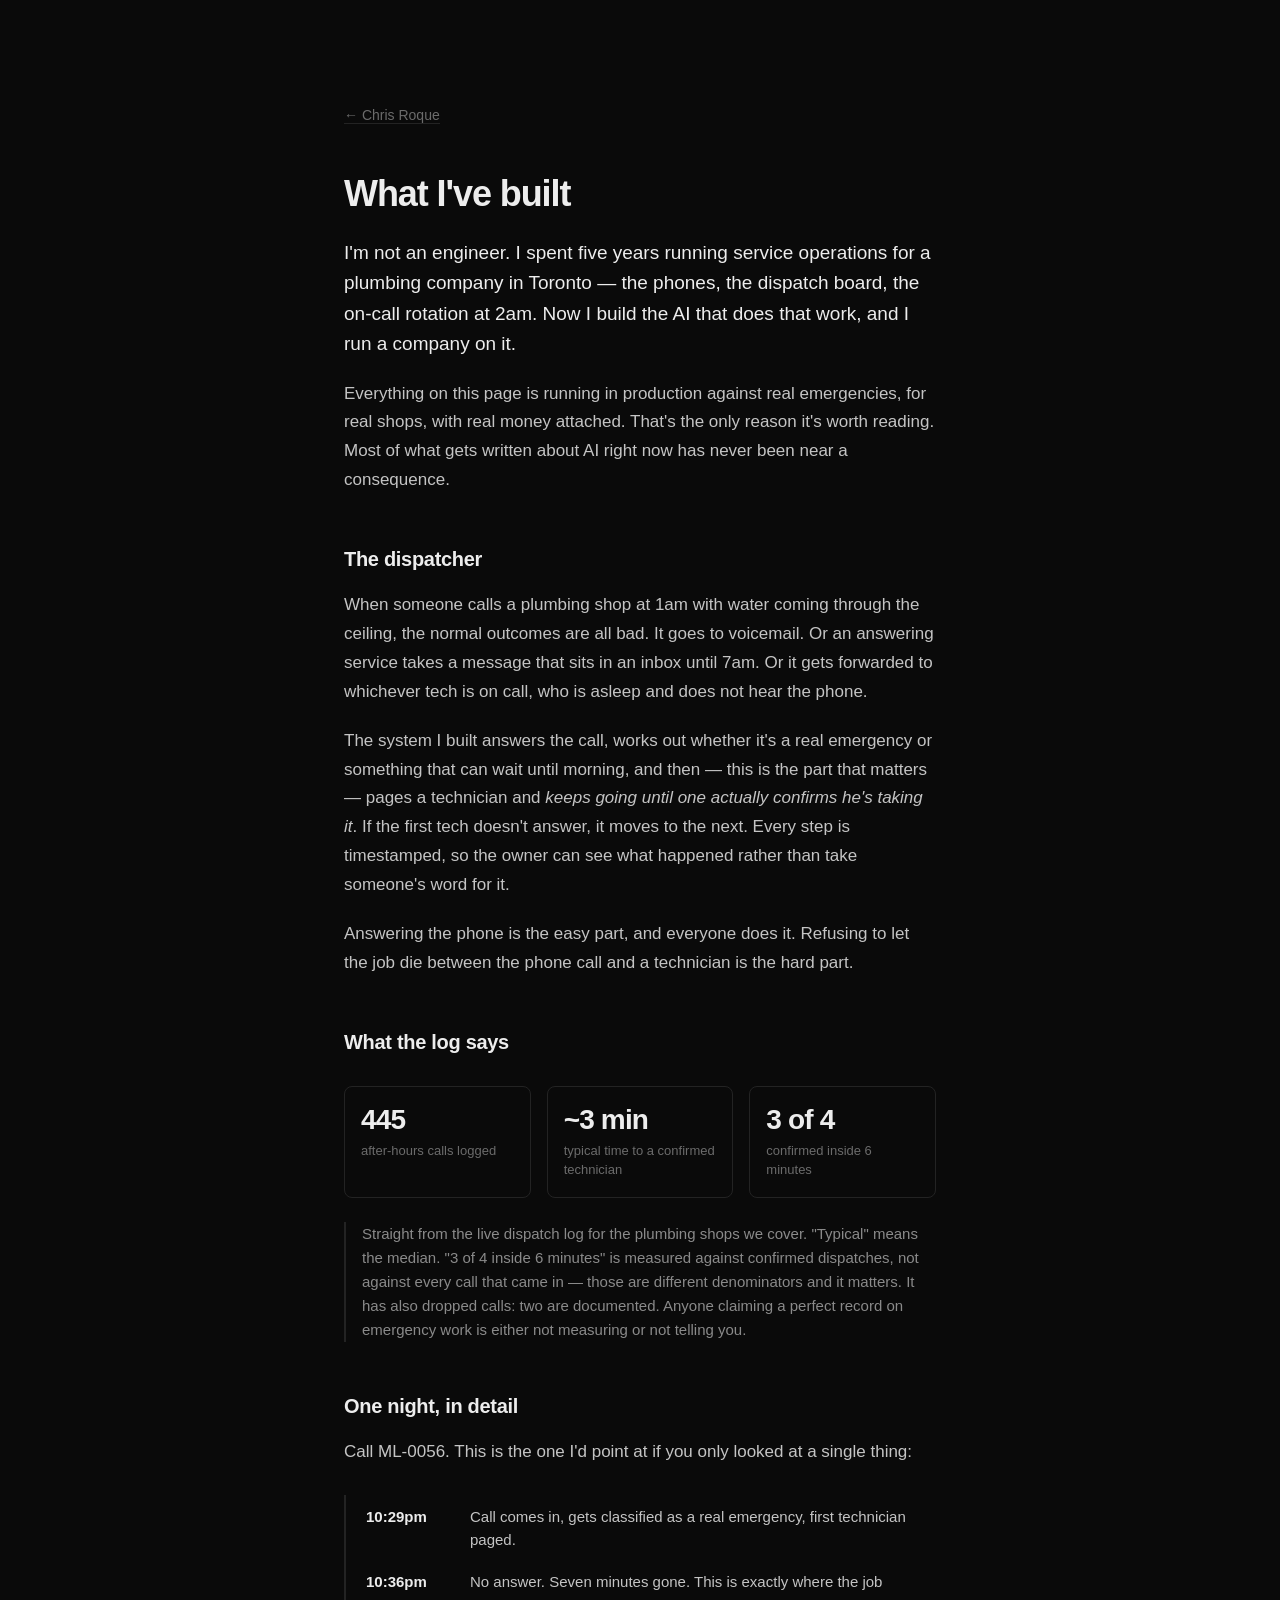
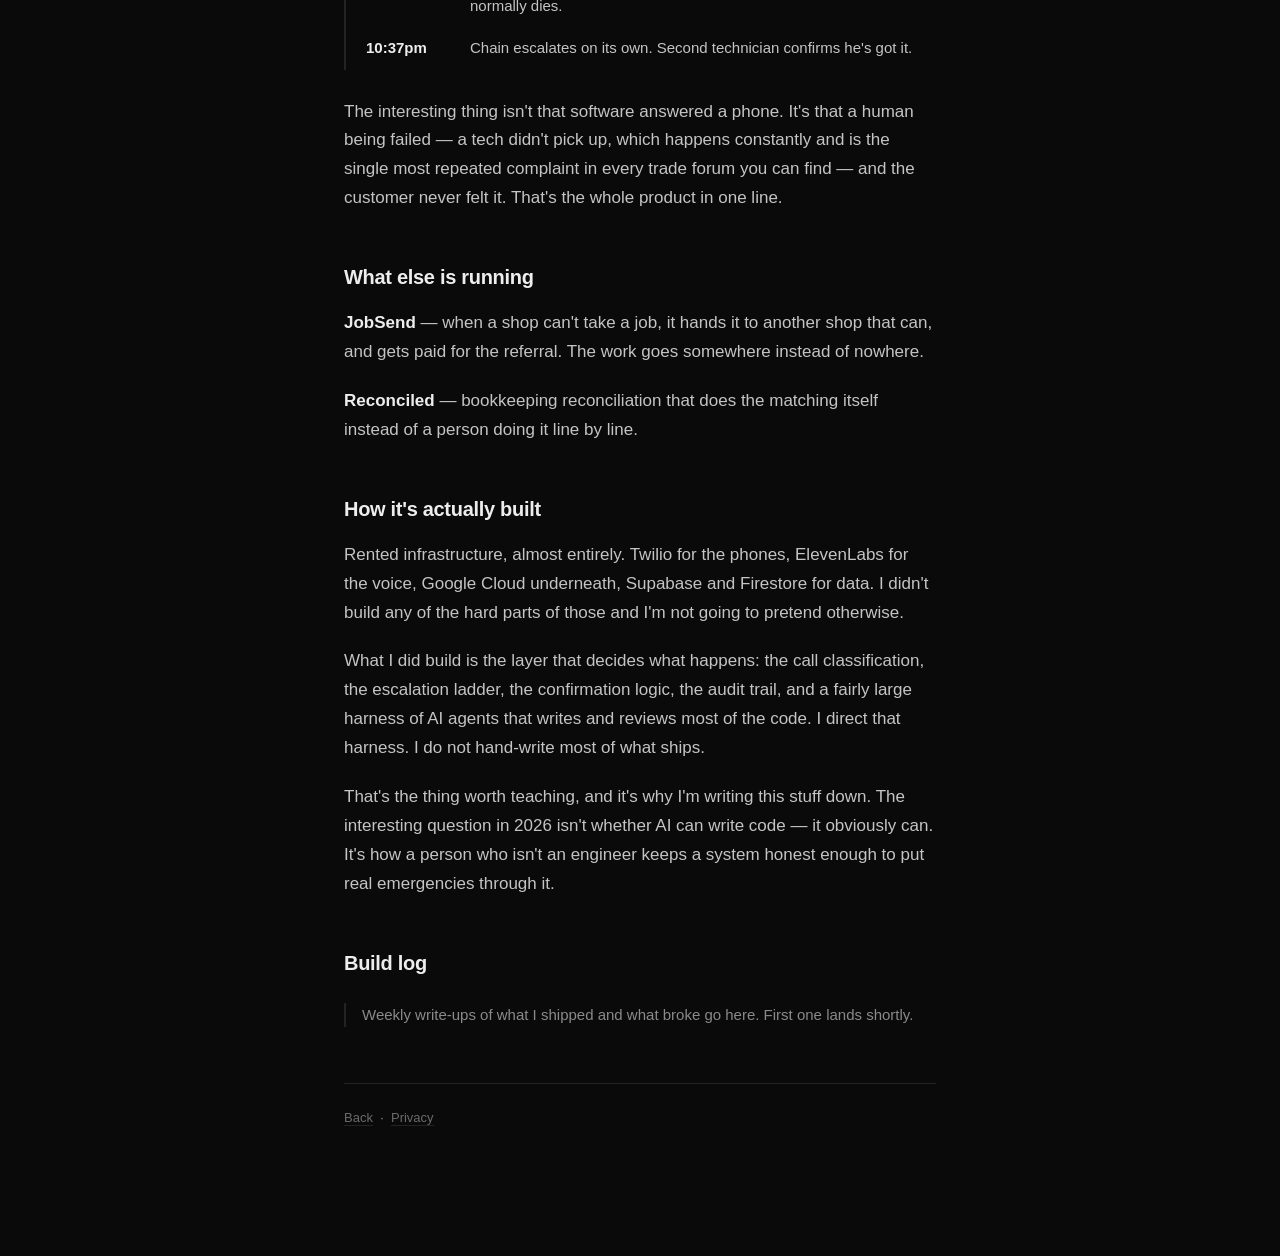
==== proof.html @ 08987188 "Turn the link card into a credibility site; add the receipts page Per the approved strategy plan (~/" ====
<!DOCTYPE html>

<!--
  proof.html — the receipts page.

  WHY THIS PAGE EXISTS: its main job is not to win over a visitor who is already
  here. It is to exist when someone who got a cold email googles "Chris Roque"
  and wants to know if he's real. That pays off at zero followers.

  ══════════════════════════════════════════════════════════════════════════════
  CLAIM DISCIPLINE — READ BEFORE EDITING ANY NUMBER ON THIS PAGE
  Canonical owner: ~/SecondBrain/mso-marketing-plan.md § "The proof"

  APPROVED, ledger-traced:
    - "445 after-hours calls logged"  (may also say "400+"; we round DOWN)
    - "typical real emergency confirmed with a tech in ~3 minutes"
      ("typical" = median; real median is 3.4 min)
    - "3 of 4 confirmed inside 6 minutes"  (real 76%)
      ⚠ DENOMINATOR = CONFIRMED DISPATCHES, NOT ALL CALLS. Never imply otherwise.
    - ML-0056 timeline (verified)

  BANNED — do not reintroduce:
    - "zero missed" / "never missed one"  → two documented drops exist
    - "the owner never touched his phone" → unverifiable, no phone-state field
    - the "$600-1,200/mo stipend" anchor  → no source, will not survive scrutiny

  All proof is from PLUMBING shops. Say "a plumbing shop we cover" so the claim
  stays true no matter who is reading.
  ══════════════════════════════════════════════════════════════════════════════
-->

<html class="theme-dark" lang="en">

  <head>
    <meta charset="utf-8">
    <meta name="viewport" content="width=device-width, initial-scale=1">

    <title>What I've built — Chris Roque</title>

    <meta name="description" content="I'm not an engineer. I run a service company on AI I built myself. The real systems, the numbers from the live dispatch log, and what broke.">
    <link rel="canonical" href="https://christopherroque.com/proof.html">
    <meta name="author" content="Chris Roque">

    <meta property="og:type" content="article">
    <meta property="og:title" content="What I've built — Chris Roque">
    <meta property="og:description" content="Not an engineer. I run a service company on AI I built myself — here's what it does, what the log says, and what broke.">
    <meta property="og:url" content="https://christopherroque.com/proof.html">
    <meta name="twitter:card" content="summary">

    <link rel="stylesheet" href="css/reset.css">
    <link rel="stylesheet" href="css/style.css">
    <link rel="stylesheet" href="css/chriis.css">

  </head>

<body>

  <div class="container container--doc">

    <nav class="doc-nav"><a href="/">&larr; Chris Roque</a></nav>

    <h1 class="doc-title">What I've built</h1>

    <p class="doc-lede">I'm not an engineer. I spent five years running service
    operations for a plumbing company in Toronto — the phones, the dispatch board,
    the on-call rotation at 2am. Now I build the AI that does that work, and I run
    a company on it.</p>

    <p>Everything on this page is running in production against real emergencies,
    for real shops, with real money attached. That's the only reason it's worth
    reading. Most of what gets written about AI right now has never been near a
    consequence.</p>

    <h2>The dispatcher</h2>

    <p>When someone calls a plumbing shop at 1am with water coming through the
    ceiling, the normal outcomes are all bad. It goes to voicemail. Or an answering
    service takes a message that sits in an inbox until 7am. Or it gets forwarded
    to whichever tech is on call, who is asleep and does not hear the phone.</p>

    <p>The system I built answers the call, works out whether it's a real emergency
    or something that can wait until morning, and then — this is the part that
    matters — pages a technician and <em>keeps going until one actually confirms
    he's taking it</em>. If the first tech doesn't answer, it moves to the next.
    Every step is timestamped, so the owner can see what happened rather than take
    someone's word for it.</p>

    <p>Answering the phone is the easy part, and everyone does it. Refusing to let
    the job die between the phone call and a technician is the hard part.</p>

    <h2>What the log says</h2>

    <div class="stat-grid">
      <div class="stat">
        <div class="stat-num">445</div>
        <div class="stat-label">after-hours calls logged</div>
      </div>
      <div class="stat">
        <div class="stat-num">~3 min</div>
        <div class="stat-label">typical time to a confirmed technician</div>
      </div>
      <div class="stat">
        <div class="stat-num">3 of 4</div>
        <div class="stat-label">confirmed inside 6 minutes</div>
      </div>
    </div>

    <p class="doc-note">Straight from the live dispatch log for the plumbing shops
    we cover. "Typical" means the median. "3 of 4 inside 6 minutes" is measured
    against confirmed dispatches, not against every call that came in — those are
    different denominators and it matters. It has also dropped calls: two are
    documented. Anyone claiming a perfect record on emergency work is either not
    measuring or not telling you.</p>

    <h2>One night, in detail</h2>

    <p>Call ML-0056. This is the one I'd point at if you only looked at a single
    thing:</p>

    <div class="timeline">
      <div class="tl-row"><span class="tl-time">10:29pm</span><span class="tl-what">Call comes in, gets classified as a real emergency, first technician paged.</span></div>
      <div class="tl-row"><span class="tl-time">10:36pm</span><span class="tl-what">No answer. Seven minutes gone. This is exactly where the job normally dies.</span></div>
      <div class="tl-row"><span class="tl-time">10:37pm</span><span class="tl-what">Chain escalates on its own. Second technician confirms he's got it.</span></div>
    </div>

    <p>The interesting thing isn't that software answered a phone. It's that a
    human being failed — a tech didn't pick up, which happens constantly and is
    the single most repeated complaint in every trade forum you can find — and the
    customer never felt it. That's the whole product in one line.</p>

    <h2>What else is running</h2>

    <p><strong>JobSend</strong> — when a shop can't take a job, it hands it to
    another shop that can, and gets paid for the referral. The work goes somewhere
    instead of nowhere.</p>

    <p><strong>Reconciled</strong> — bookkeeping reconciliation that does the
    matching itself instead of a person doing it line by line.</p>

    <h2>How it's actually built</h2>

    <p>Rented infrastructure, almost entirely. Twilio for the phones, ElevenLabs
    for the voice, Google Cloud underneath, Supabase and Firestore for data. I
    didn't build any of the hard parts of those and I'm not going to pretend
    otherwise.</p>

    <p>What I did build is the layer that decides what happens: the call
    classification, the escalation ladder, the confirmation logic, the audit trail,
    and a fairly large harness of AI agents that writes and reviews most of the
    code. I direct that harness. I do not hand-write most of what ships.</p>

    <p>That's the thing worth teaching, and it's why I'm writing this stuff down.
    The interesting question in 2026 isn't whether AI can write code — it obviously
    can. It's how a person who isn't an engineer keeps a system honest enough to
    put real emergencies through it.</p>

    <h2>Build log</h2>

    <p class="doc-note">Weekly write-ups of what I shipped and what broke go here.
    First one lands shortly.</p>

    <footer>
      <a href="/">Back</a> &nbsp;·&nbsp; <a href="privacy.html">Privacy</a>
    </footer>

  </div>

</body>

</html>
---- css/style.css ----
/*
* LittleLink
* https://littlelink.io
* Free to use under the MIT license
* http://www.opensource.org/licenses/mit-license.php
*/

/* Base Typography Settings
–––––––––––––––––––––––––––––––––––––––––––––––––– */
:root {
	font-size:16px;
}

/* Grid
  –––––––––––––––––––––––––––––––––––––––––––––––––– */
  .container {
	position:relative;
	width:100%;
	max-width:37.5rem;     				/* 600px */
    text-align:center;
	margin:0 auto;
	padding:3rem 1.25rem 0 1.25rem;
	box-sizing:border-box;
}
.container-left {
	position:relative;
	width:100%;
	max-width:37.5rem;
	text-align:left;
	margin:0 auto;
	padding:0 1.25rem;
	box-sizing:border-box;
}
.container-left p {
	margin-bottom: 1rem;  				/* 16px space between paragraphs */
  }
.column {
	position:center;
	width:100%;
	float:center;
	box-sizing:border-box;
}
/* For devices larger than 400px */
  @media (min-width:25rem) {            /* 400px */
    .container {
	width:85%;
	padding-left:0;
	padding-right:0;
}
}/* For devices larger than 550px */
  @media (min-width:34.375rem) {        /* 550px */
    .container {
	width:80%;
}
.column,.columns {
	margin-left:0;
}
.column:first-child,.columns:first-child {
	margin-left:0;
}
}

/* Base Styles
  –––––––––––––––––––––––––––––––––––––––––––––––––– */
  body {
	margin:0;
	padding:0;
	background-color:#ffffff;
	color:#1a1a1a;
	font-family:"Open Sans",system-ui;
	font-size:1.125rem;     				/* 18px */
    font-weight:400;
	line-height:1.6;
}

/* Typography
  –––––––––––––––––––––––––––––––––––––––––––––––––– */
  h1 {
	margin:0 0 0.5rem 0;
	font-size:3rem;         		/* 48px */
    font-weight:800;
	line-height:1;
	letter-spacing:0;
	word-wrap:break-word;
	overflow-wrap:break-word;
	hyphens:auto;           		/* Delete this to remove automatic hyphen on line break */
}
.container p {
	margin:0 0 2rem 0;
}

/* Base Typography Settings
–––––––––––––––––––––––––––––––––––––––––––––––––– */
/* Base size - 16px browser default */
:root {
  font-size:16px;           /* Using a 1.25 modular scale for typography */
  --scale-0:1rem;           /* 16px */
  --scale-1:1.25rem;        /* 20px */
  --scale-2:1.563rem;       /* 25px */
  --scale-3:1.953rem;       /* 31px */
  --scale-4:2.441rem;       /* 39px */
  --scale-5:3.052rem;       /* 49px */

  /* Spacing units */
  --spacing-xs:0.5rem;      /* 8px */
  --spacing-s:1rem;         /* 16px */
  --spacing-m:1.5rem;       /* 24px */
  --spacing-l:2rem;         /* 32px */
  --spacing-xl:3rem;        /* 48px */
  --spacing-xxl:4rem;       /* 64px */
}

/* Avatar */
.avatar {
	width: 8rem;             /* 128px */
	height: 8rem;
	border-radius: 50%;
	object-fit: cover;
	background-position: center;
	margin-bottom: var(--spacing-l);
	margin-left: auto;
	margin-right: auto;
	display: block;
  }

/* Typography Scale */
h1 {
	margin:0 0 var(--spacing-m) 0;
	font-size:var(--scale-5);           /* ~49px */
  	font-weight:800;
	line-height:1.1;
	letter-spacing:-0.02em;
	word-wrap:break-word;
	overflow-wrap:break-word;
}
body {
	font-size:var(--scale-1);           /* 20px */
  	line-height:1.6;
}
.container p {
	margin:0 0 var(--spacing-xl) 0;
	font-size:var(--scale-1);
	line-height:1.6;
}

/* Container spacing */
.container {
	padding:var(--spacing-xl) var(--spacing-m) 0 var(--spacing-m);
	text-align:center;
}

/* Footer */
footer {
	margin:var(--spacing-xxl) 0;            /* 4rem (64px) top and bottom */
    font-size:var(--scale-0);
}

/* Responsive adjustments */
@media (max-width:34.375rem) {              /* 550px */
  h1 {
	font-size:var(--scale-4);
}
body {
	font-size:var(--scale-0);
}
.container p {
	font-size:var(--scale-0);
}
.avatar {
	margin-bottom:var(--spacing-m);
}
footer {
	margin:var(--spacing-xl) 0;         	/* 3rem (48px) top and bottom */
}
}

/* Links
  –––––––––––––––––––––––––––––––––––––––––––––––––– */
  a {
	color:#2457F5;
	text-decoration:underline;
}
a:hover {
	color:#083BDA;
}

/* Buttons
–––––––––––––––––––––––––––––––––––––––––––––––––– */
.button,button {
	display:inline-flex;
	align-items:center;
	justify-content:center;
	width:18.75rem;             	/* 300px */
 	min-height:3rem;                /* 48px */
  	padding:0.75rem 1rem;         	/* 12px ; 16px */
  	font-size:1.125rem;           	/* 18px */
  	font-weight:700;
	text-decoration:none;
	white-space:normal;
  	background-color:var(--button-background,transparent);
	color:var(--button-text,#000000);
	border:var(--button-border,none);
	border-radius:0.5rem;
	cursor:pointer;
	box-sizing:border-box;
	hyphens:auto;               	/* Delete this to remove automatic hyphen on line break */
  	margin-bottom:1rem;
	text-align:center;
	line-height:1.3;
}

/* Icons
–––––––––––––––––––––––––––––––––––––––––––––––––– */
.icon {
	width:1.25rem;
	height:1.25rem;
	margin-right:0.5rem;
	flex-shrink:0;
}

/* Avatar
  –––––––––––––––––––––––––––––––––––––––––––––––––– */
.avatar {
	width: 8rem;             /* 128px */
	height: 8rem;
	object-fit: cover;
	background-position: center;
	margin-bottom: var(--spacing-l);
  }

   /* Modifier for no avatar rounding */
   .avatar--none {
	border-radius: 0%;
  }

  /* Modifier for rounded avatar */
  .avatar--rounded {
	border-radius: 50%;
  }

  /* Modifier for slightly rounded corners */
  .avatar--soft {
	border-radius: 0.5rem;   /* 8px rounded corners */
  }

/* Theme System
  –––––––––––––––––––––––––––––––––––––––––––––––––– */
/* Light theme is default above */

/* Dark theme */
:root.theme-dark {
	color-scheme:dark;
}
:root.theme-dark :focus-visible {
	outline: 2px solid #4899F7;
	outline-offset: 2px;
  }
:root.theme-dark body {
	background-color:#121212;
	color:#ffffff;
}
:root.theme-dark a:not(.button) {
	color:#4899F7;
}
:root.theme-dark a:not(.button):hover {
	color:#7AB8FF;
}

/* Auto theme */
:root.theme-auto {
	color-scheme:light dark;
}
@media (prefers-color-scheme:dark) {
	:root.theme-auto body {
	background-color:#121212;
	color:#ffffff;
}
:root.theme-auto :focus-visible {
    outline: 2px solid #4899F7;
    outline-offset: 2px;
  }
:root.theme-auto a:not(.button) {
	color:#4899F7;
}
:root.theme-auto a:not(.button):hover {
	color:#7AB8FF;
}
}

/* Button Text Color Override
    –––––––––––––––––––––––––––––––––––––––––––––––––– */
    .button:hover,button:hover {
	color:var(--button-text);
}

/* Responsive Typography
  –––––––––––––––––––––––––––––––––––––––––––––––––– */
  @media (max-width:34.375rem) {            /* 550px */
    h1 {
	font-size:2rem;                         /* 32px */
	}
	body {
	font-size:1rem;                    		/* 16px */
	}
}

/* Privacy Page Styles
  –––––––––––––––––––––––––––––––––––––––––––––––––– */
nav {
	margin:var(--spacing-l) 0;
	text-align:left;
}
section {
	margin:var(--spacing-xl) 0;
	text-align:left;
}
h2 {
	font-size:var(--scale-3);
	font-weight:700;
	margin-bottom:var(--spacing-m);
}
h3 {
	font-size:var(--scale-2);
	font-weight:600;
	margin:var(--spacing-l) 0 var(--spacing-s) 0;
}
ul {
	list-style:none;
	padding:0;
	margin:0 0 var(--spacing-m) 0;
}
ul li {
	margin-bottom:var(--spacing-xs);
}

/* Privacy page specific responsive adjustments */
  @media (max-width:34.375rem) {
	h2 {
	font-size:var(--scale-2);
	}
	h3 {
	font-size:var(--scale-1);
	}
	section {
	margin:var(--spacing-l) 0;
	}
}

/* Font Face Definitions
  –––––––––––––––––––––––––––––––––––––––––––––––––– */
@font-face {
	font-display:swap;
	font-family:'Open Sans';
	font-style:normal;
	font-weight:400;
	src:url('../fonts/open-sans-v34-vietnamese_latin-ext_latin_hebrew_greek-ext_greek_cyrillic-ext_cyrillic-regular.eot');
	src:url('../fonts/open-sans-v34-vietnamese_latin-ext_latin_hebrew_greek-ext_greek_cyrillic-ext_cyrillic-regular.eot?#iefix') format('embedded-opentype'),url('../fonts/open-sans-v34-vietnamese_latin-ext_latin_hebrew_greek-ext_greek_cyrillic-ext_cyrillic-regular.woff2') format('woff2'),url('../fonts/open-sans-v34-vietnamese_latin-ext_latin_hebrew_greek-ext_greek_cyrillic-ext_cyrillic-regular.woff') format('woff'),url('../fonts/open-sans-v34-vietnamese_latin-ext_latin_hebrew_greek-ext_greek_cyrillic-ext_cyrillic-regular.ttf') format('truetype'),url('../fonts/open-sans-v34-vietnamese_latin-ext_latin_hebrew_greek-ext_greek_cyrillic-ext_cyrillic-regular.svg#OpenSans') format('svg');
}
@font-face {
	font-display:swap;
	font-family:'Open Sans';
	font-style:normal;
	font-weight:600;
	src:url('../fonts/open-sans-v34-vietnamese_latin-ext_latin_hebrew_greek-ext_greek_cyrillic-ext_cyrillic-600.eot');
	src:url('../fonts/open-sans-v34-vietnamese_latin-ext_latin_hebrew_greek-ext_greek_cyrillic-ext_cyrillic-600.eot?#iefix') format('embedded-opentype'),url('../fonts/open-sans-v34-vietnamese_latin-ext_latin_hebrew_greek-ext_greek_cyrillic-ext_cyrillic-600.woff2') format('woff2'),url('../fonts/open-sans-v34-vietnamese_latin-ext_latin_hebrew_greek-ext_greek_cyrillic-ext_cyrillic-600.woff') format('woff'),url('../fonts/open-sans-v34-vietnamese_latin-ext_latin_hebrew_greek-ext_greek_cyrillic-ext_cyrillic-600.ttf') format('truetype'),url('../fonts/open-sans-v34-vietnamese_latin-ext_latin_hebrew_greek-ext_greek_cyrillic-ext_cyrillic-600.svg#OpenSans') format('svg');
}
@font-face {
	font-display:swap;
	font-family:'Open Sans';
	font-style:normal;
	font-weight:700;
	src:url('../fonts/open-sans-v34-vietnamese_latin-ext_latin_hebrew_greek-ext_greek_cyrillic-ext_cyrillic-700.eot');
	src:url('../fonts/open-sans-v34-vietnamese_latin-ext_latin_hebrew_greek-ext_greek_cyrillic-ext_cyrillic-700.eot?#iefix') format('embedded-opentype'),url('../fonts/open-sans-v34-vietnamese_latin-ext_latin_hebrew_greek-ext_greek_cyrillic-ext_cyrillic-700.woff2') format('woff2'),url('../fonts/open-sans-v34-vietnamese_latin-ext_latin_hebrew_greek-ext_greek_cyrillic-ext_cyrillic-700.woff') format('woff'),url('../fonts/open-sans-v34-vietnamese_latin-ext_latin_hebrew_greek-ext_greek_cyrillic-ext_cyrillic-700.ttf') format('truetype'),url('../fonts/open-sans-v34-vietnamese_latin-ext_latin_hebrew_greek-ext_greek_cyrillic-ext_cyrillic-700.svg#OpenSans') format('svg');
}
@font-face {
	font-display:swap;
	font-family:'Open Sans';
	font-style:normal;
	font-weight:800;
	src:url('../fonts/open-sans-v34-vietnamese_latin-ext_latin_hebrew_greek-ext_greek_cyrillic-ext_cyrillic-800.eot');
	src:url('../fonts/open-sans-v34-vietnamese_latin-ext_latin_hebrew_greek-ext_greek_cyrillic-ext_cyrillic-800.eot?#iefix') format('embedded-opentype'),url('../fonts/open-sans-v34-vietnamese_latin-ext_latin_hebrew_greek-ext_greek_cyrillic-ext_cyrillic-800.woff2') format('woff2'),url('../fonts/open-sans-v34-vietnamese_latin-ext_latin_hebrew_greek-ext_greek_cyrillic-ext_cyrillic-800.woff') format('woff'),url('../fonts/open-sans-v34-vietnamese_latin-ext_latin_hebrew_greek-ext_greek_cyrillic-ext_cyrillic-800.ttf') format('truetype'),url('../fonts/open-sans-v34-vietnamese_latin-ext_latin_hebrew_greek-ext_greek_cyrillic-ext_cyrillic-800.svg#OpenSans') format('svg');
}
---- css/chriis.css ----
/* christopherroque.com — visual overrides on top of LittleLink defaults.
   Register: neutral dark, no brand-color fills, no gradients, no glow.
   Loaded last so it wins over style.css and brands.css.

   Hierarchy is the point: ONE primary action (light fill), the rest outlined,
   contact quieter still. Brand colors are deliberately never used — the only
   emphasis tool here is contrast. */

:root {
  --bg: #0a0a0a;
  --text: #ededed;
  --text-muted: #8a8a8a;
  --text-dim: #6b6b6b;
  --line: #232323;
  --line-hover: #3a3a3a;
  --surface-hover: #141414;
  --primary-bg: #ededed;
  --primary-bg-hover: #ffffff;
  --primary-text: #0a0a0a;
  --stack-width: 24rem;
}

body,
:root.theme-dark body {
  background-color: var(--bg);
  color: var(--text);
  font-family: -apple-system, BlinkMacSystemFont, "SF Pro Text", "Segoe UI",
    Roboto, Helvetica, Arial, sans-serif;
  -webkit-font-smoothing: antialiased;
}

.container {
  padding-top: clamp(3rem, 11vh, 6rem);
  padding-bottom: 4rem;
}

/* --- Identity block ------------------------------------------------------ */

.avatar {
  width: 6rem;
  height: 6rem;
  border: 1px solid var(--line);
  margin-bottom: 1.5rem;
}

/* Placeholder until a real headshot lands. Initials, not a logo. */
.avatar--monogram {
  display: flex;
  align-items: center;
  justify-content: center;
  border-radius: 50%;
  background-color: #151515;
  color: var(--text-muted);
  font-size: 1.5rem;
  font-weight: 500;
  letter-spacing: 0.02em;
  user-select: none;
}

h1 {
  font-size: 2.25rem;
  font-weight: 600;
  letter-spacing: -0.03em;
  margin: 0 0 0.5rem 0;
}

/* Specificity note: upstream style.css targets `.container p`, which outranks a
   bare `.bio`. Match it or the auto margins get dropped and the block sits left. */
/* Sized to hold one line at 430px phone width — a wrapped credential orphans
   "service ops" onto its own line and reads like a mistake. */
.container p.credential {
  color: var(--text-muted);
  font-size: 0.8125rem;
  font-weight: 500;
  letter-spacing: 0.01em;
  text-wrap: balance;
  margin: 0 0 1.25rem 0;
}

.container p.bio {
  color: var(--text-muted);
  font-size: 1rem;
  font-weight: 400;
  line-height: 1.55;
  max-width: 26rem;
  margin-top: 0;
  margin-bottom: 2.5rem;
  margin-left: auto;
  margin-right: auto;
}

/* --- Link stack ---------------------------------------------------------- */

.button-stack {
  display: flex;
  flex-direction: column;
  gap: 0.75rem;
  align-items: center;
}

/* Two-line buttons: name on top, plain-English explainer underneath.
   Overrides upstream's fixed 300px centered single-line pill. */
.button,
button {
  display: flex;
  flex-direction: column;
  align-items: flex-start;
  justify-content: center;
  gap: 0.2rem;
  width: 100%;
  max-width: var(--stack-width);
  min-height: 0;
  margin: 0 auto;
  padding: 0.95rem 1.15rem;
  text-align: left;
  background-color: transparent;
  color: var(--text);
  border: 1px solid var(--line);
  border-radius: 0.5rem;
  font-size: 1rem;
  font-weight: 500;
  letter-spacing: -0.005em;
  box-shadow: none;
  transition: background-color 120ms ease, border-color 120ms ease;
}

.button:hover,
button:hover {
  background-color: var(--surface-hover);
  border-color: var(--line-hover);
  color: var(--text);
}

.button-title {
  font-size: 1rem;
  font-weight: 600;
  letter-spacing: -0.01em;
  line-height: 1.3;
}

.button-sub {
  font-size: 0.8125rem;
  font-weight: 400;
  line-height: 1.35;
  color: var(--text-dim);
}

/* The one action that leads. Contrast only — no color, no glow. */
.button--primary {
  background-color: var(--primary-bg);
  color: var(--primary-text);
  border-color: var(--primary-bg);
}

.button--primary:hover {
  background-color: var(--primary-bg-hover);
  border-color: var(--primary-bg-hover);
  color: var(--primary-text);
}

.button--primary .button-sub {
  color: #4a4a4a;
}

/* --- Contact ------------------------------------------------------------- */

.contact {
  margin-top: 2rem;
}

.contact-link,
:root.theme-dark a.contact-link {
  display: inline-flex;
  align-items: center;
  gap: 0.5rem;
  color: var(--text-muted);
  font-size: 0.875rem;
  text-decoration: none;
  border-bottom: none;
  transition: color 120ms ease;
}

.contact-link:hover,
:root.theme-dark a.contact-link:hover {
  color: var(--text);
  border-bottom: none;
}

.contact-link .icon {
  width: 0.9375rem;
  height: 0.9375rem;
  margin: 0;
  opacity: 0.45;
}

.contact-link:hover .icon {
  opacity: 0.7;
}

/* --- Document pages (proof.html, future build-log entries) ---------------- */
/* The bio card is centred and narrow. Reading pages are left-aligned and wider —
   centred body copy is unreadable past a couple of lines. */

.container--doc {
  max-width: 40rem;
  text-align: left;
  padding-top: clamp(2.5rem, 8vh, 4.5rem);
}

.doc-nav {
  margin-bottom: 3rem;
  font-size: 0.875rem;
}

.doc-title {
  font-size: 2.25rem;
  margin-bottom: 1.5rem;
}

.container--doc h2 {
  font-size: 1.25rem;
  font-weight: 600;
  letter-spacing: -0.015em;
  margin: 3rem 0 1rem 0;
}

.container--doc p {
  color: #c4c4c4;
  font-size: 1.0625rem;
  line-height: 1.7;
  margin: 0 0 1.25rem 0;
  text-align: left;
}

.container--doc .doc-lede {
  color: var(--text);
  font-size: 1.1875rem;
  line-height: 1.6;
}

.container--doc strong {
  color: var(--text);
  font-weight: 600;
}

/* Caveats and denominators. Deliberately not hidden in small grey print — the
   honesty is the selling point on this page, so it stays readable. */
.container--doc .doc-note {
  color: var(--text-muted);
  font-size: 0.9375rem;
  line-height: 1.6;
  border-left: 2px solid var(--line);
  padding-left: 1rem;
  margin-top: 1.5rem;
}

.stat-grid {
  display: flex;
  flex-wrap: wrap;
  gap: 1rem;
  margin: 1.75rem 0 0 0;
}

.stat {
  flex: 1 1 8rem;
  border: 1px solid var(--line);
  border-radius: 0.5rem;
  padding: 1.15rem 1rem;
}

.stat-num {
  font-size: 1.75rem;
  font-weight: 600;
  letter-spacing: -0.03em;
  line-height: 1.1;
  margin-bottom: 0.4rem;
}

.stat-label {
  color: var(--text-dim);
  font-size: 0.8125rem;
  line-height: 1.4;
}

.timeline {
  border-left: 2px solid var(--line);
  margin: 1.75rem 0;
  padding-left: 1.25rem;
}

.tl-row {
  display: flex;
  flex-wrap: wrap;
  gap: 0.25rem 1rem;
  padding: 0.6rem 0;
}

.tl-time {
  flex: 0 0 5.5rem;
  color: var(--text);
  font-variant-numeric: tabular-nums;
  font-size: 0.9375rem;
  font-weight: 600;
}

.tl-what {
  flex: 1 1 14rem;
  color: #c4c4c4;
  font-size: 0.9375rem;
  line-height: 1.55;
}

.container--doc footer {
  text-align: left;
  border-top: 1px solid var(--line);
  padding-top: 1.5rem;
}

@media (max-width: 34.375rem) {
  .doc-title { font-size: 1.875rem; }
  .stat { flex: 1 1 100%; }
  .tl-time { flex: 0 0 100%; }
}

/* --- Footer + focus ------------------------------------------------------ */

footer,
:root.theme-dark footer {
  color: var(--text-muted);
  font-size: 0.8125rem;
  margin-top: 3.5rem;
}

a:not(.button):not(.contact-link),
:root.theme-dark a:not(.button):not(.contact-link) {
  color: var(--text-dim);
  text-decoration: none;
  border-bottom: 1px solid var(--line);
}

a:not(.button):not(.contact-link):hover,
:root.theme-dark a:not(.button):not(.contact-link):hover {
  color: var(--text);
  border-bottom-color: var(--line-hover);
}

:root.theme-dark :focus-visible {
  outline: 2px solid var(--text);
  outline-offset: 2px;
}

@media (max-width: 34.375rem) {
  h1 {
    font-size: 1.875rem;
  }

  .container {
    padding-top: clamp(2.5rem, 8vh, 4rem);
  }
}
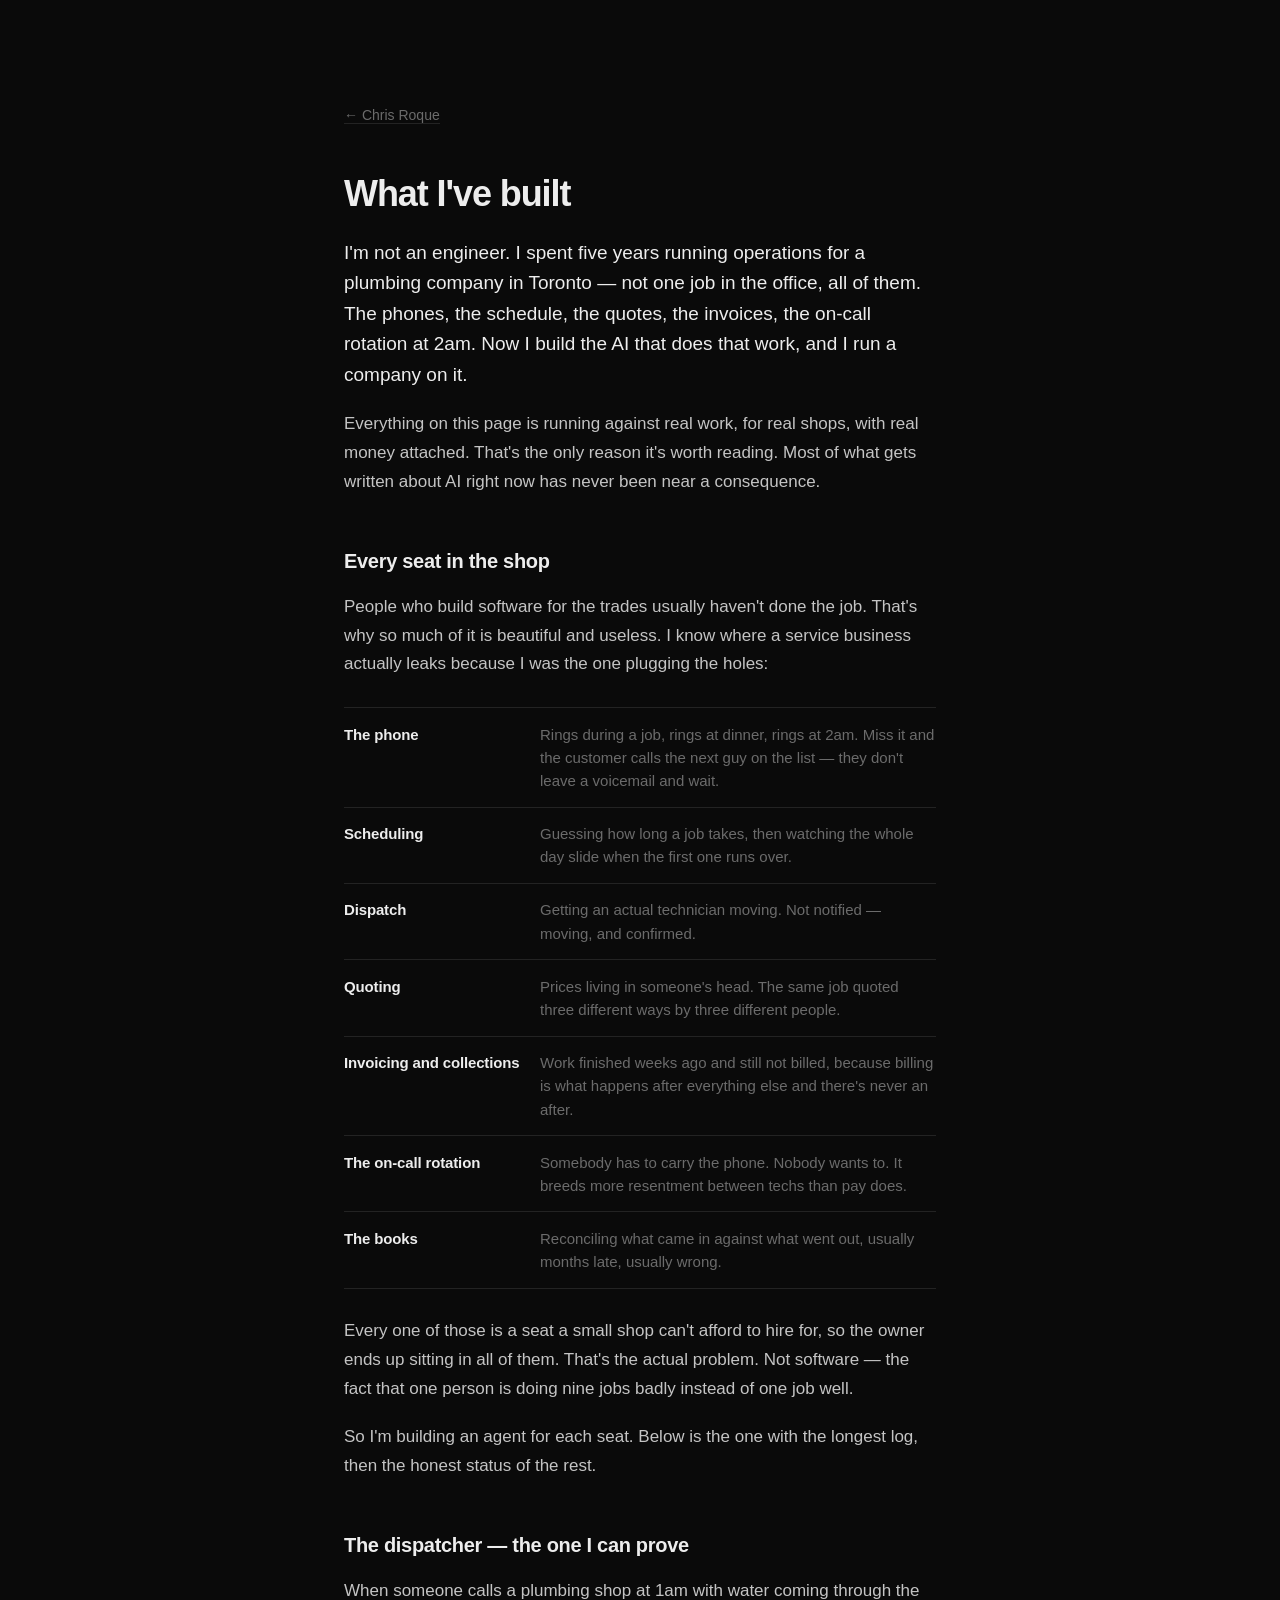
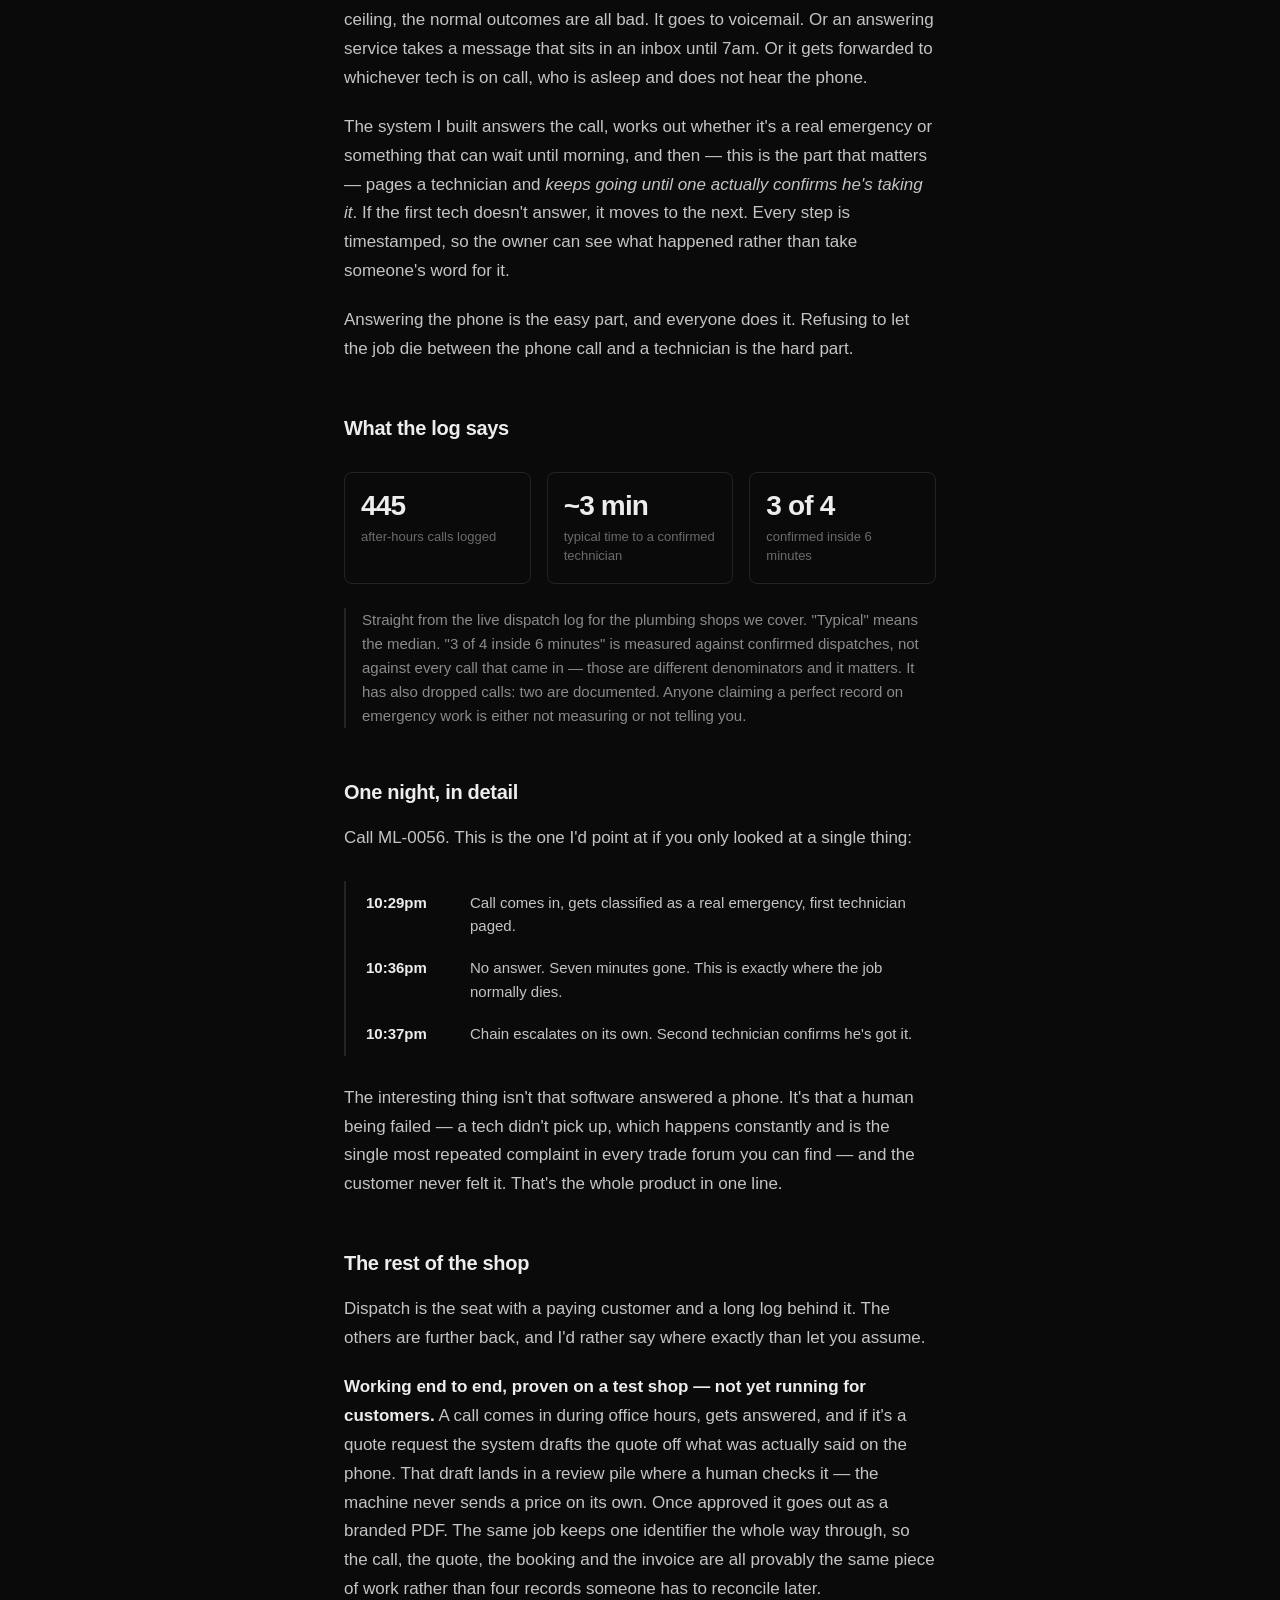
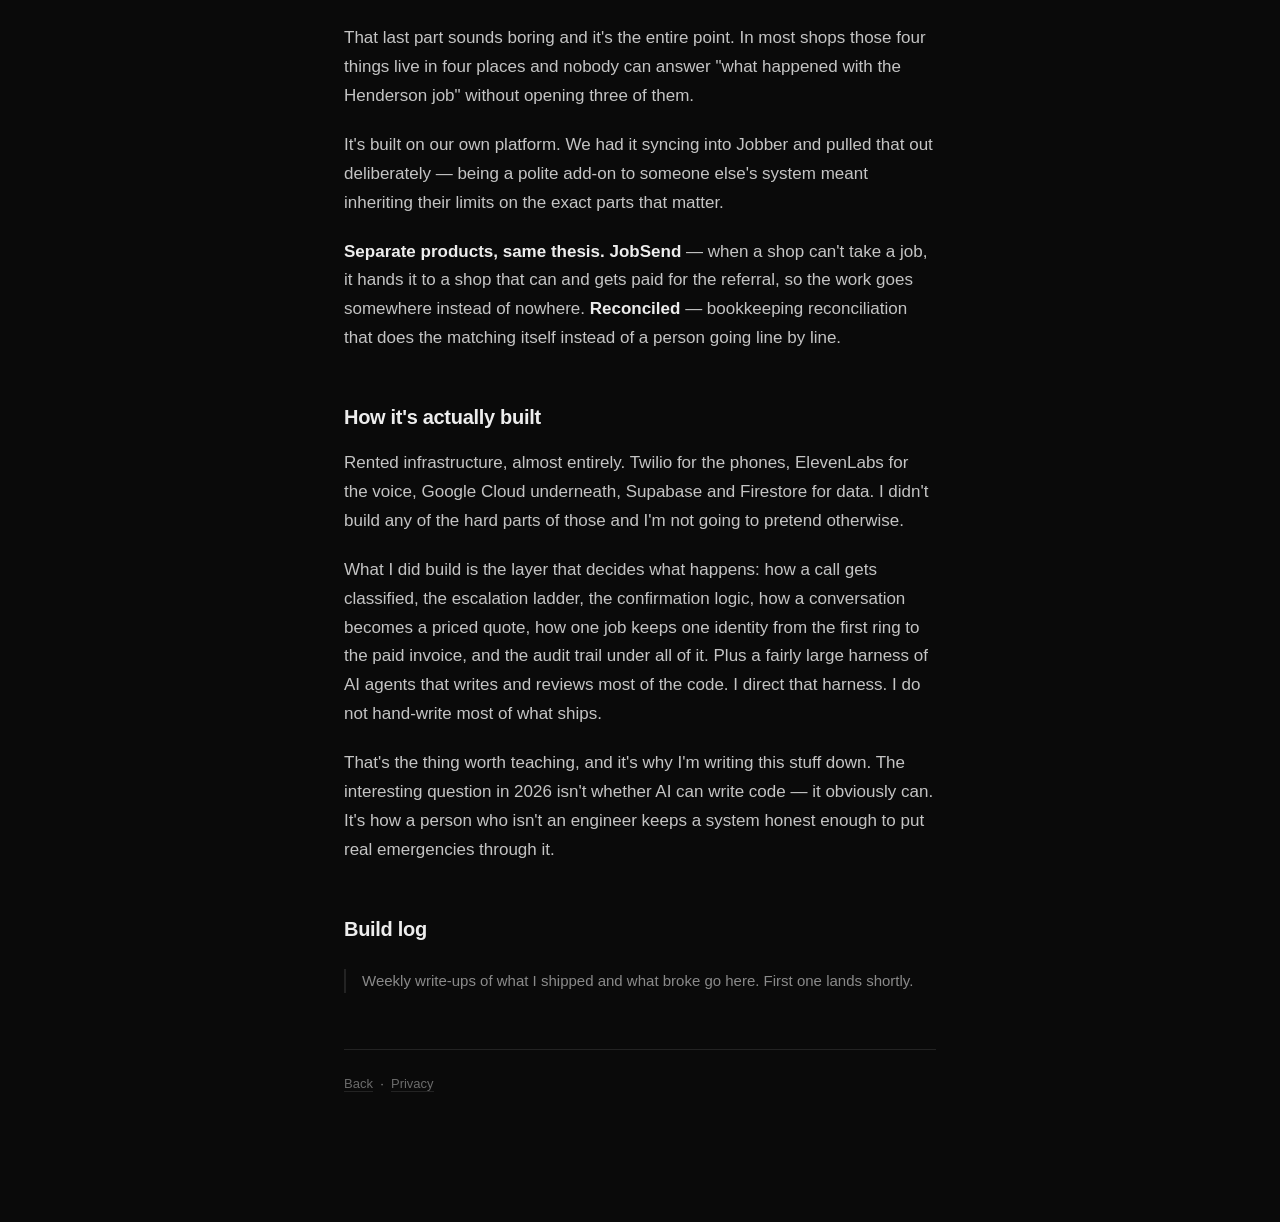
==== commit 26e8788b: "Lead with the full operator credential, not just dispatch Chris: "You're only talking about the afte" ====
--- a/proof.html
+++ b/proof.html
@@ -61,17 +61,39 @@
 
     <h1 class="doc-title">What I've built</h1>
 
-    <p class="doc-lede">I'm not an engineer. I spent five years running service
-    operations for a plumbing company in Toronto — the phones, the dispatch board,
-    the on-call rotation at 2am. Now I build the AI that does that work, and I run
-    a company on it.</p>
-
-    <p>Everything on this page is running in production against real emergencies,
-    for real shops, with real money attached. That's the only reason it's worth
-    reading. Most of what gets written about AI right now has never been near a
-    consequence.</p>
-
-    <h2>The dispatcher</h2>
+    <p class="doc-lede">I'm not an engineer. I spent five years running operations
+    for a plumbing company in Toronto — not one job in the office, all of them. The
+    phones, the schedule, the quotes, the invoices, the on-call rotation at 2am.
+    Now I build the AI that does that work, and I run a company on it.</p>
+
+    <p>Everything on this page is running against real work, for real shops, with
+    real money attached. That's the only reason it's worth reading. Most of what
+    gets written about AI right now has never been near a consequence.</p>
+
+    <h2>Every seat in the shop</h2>
+
+    <p>People who build software for the trades usually haven't done the job. That's
+    why so much of it is beautiful and useless. I know where a service business
+    actually leaks because I was the one plugging the holes:</p>
+
+    <div class="seats">
+      <div class="seat"><span class="seat-name">The phone</span><span class="seat-what">Rings during a job, rings at dinner, rings at 2am. Miss it and the customer calls the next guy on the list — they don't leave a voicemail and wait.</span></div>
+      <div class="seat"><span class="seat-name">Scheduling</span><span class="seat-what">Guessing how long a job takes, then watching the whole day slide when the first one runs over.</span></div>
+      <div class="seat"><span class="seat-name">Dispatch</span><span class="seat-what">Getting an actual technician moving. Not notified — moving, and confirmed.</span></div>
+      <div class="seat"><span class="seat-name">Quoting</span><span class="seat-what">Prices living in someone's head. The same job quoted three different ways by three different people.</span></div>
+      <div class="seat"><span class="seat-name">Invoicing and collections</span><span class="seat-what">Work finished weeks ago and still not billed, because billing is what happens after everything else and there's never an after.</span></div>
+      <div class="seat"><span class="seat-name">The on-call rotation</span><span class="seat-what">Somebody has to carry the phone. Nobody wants to. It breeds more resentment between techs than pay does.</span></div>
+      <div class="seat"><span class="seat-name">The books</span><span class="seat-what">Reconciling what came in against what went out, usually months late, usually wrong.</span></div>
+    </div>
+
+    <p>Every one of those is a seat a small shop can't afford to hire for, so the
+    owner ends up sitting in all of them. That's the actual problem. Not software —
+    the fact that one person is doing nine jobs badly instead of one job well.</p>
+
+    <p>So I'm building an agent for each seat. Below is the one with the longest
+    log, then the honest status of the rest.</p>
+
+    <h2>The dispatcher — the one I can prove</h2>
 
     <p>When someone calls a plumbing shop at 1am with water coming through the
     ceiling, the normal outcomes are all bad. It goes to voicemail. Or an answering
@@ -128,14 +150,33 @@
     the single most repeated complaint in every trade forum you can find — and the
     customer never felt it. That's the whole product in one line.</p>
 
-    <h2>What else is running</h2>
-
-    <p><strong>JobSend</strong> — when a shop can't take a job, it hands it to
-    another shop that can, and gets paid for the referral. The work goes somewhere
-    instead of nowhere.</p>
-
-    <p><strong>Reconciled</strong> — bookkeeping reconciliation that does the
-    matching itself instead of a person doing it line by line.</p>
+    <h2>The rest of the shop</h2>
+
+    <p>Dispatch is the seat with a paying customer and a long log behind it. The
+    others are further back, and I'd rather say where exactly than let you assume.</p>
+
+    <p><strong>Working end to end, proven on a test shop — not yet running for
+    customers.</strong> A call comes in during office hours, gets answered, and if
+    it's a quote request the system drafts the quote off what was actually said on
+    the phone. That draft lands in a review pile where a human checks it — the
+    machine never sends a price on its own. Once approved it goes out as a branded
+    PDF. The same job keeps one identifier the whole way through, so the call, the
+    quote, the booking and the invoice are all provably the same piece of work
+    rather than four records someone has to reconcile later.</p>
+
+    <p>That last part sounds boring and it's the entire point. In most shops those
+    four things live in four places and nobody can answer "what happened with the
+    Henderson job" without opening three of them.</p>
+
+    <p>It's built on our own platform. We had it syncing into Jobber and pulled that
+    out deliberately — being a polite add-on to someone else's system meant
+    inheriting their limits on the exact parts that matter.</p>
+
+    <p><strong>Separate products, same thesis.</strong> <strong>JobSend</strong> —
+    when a shop can't take a job, it hands it to a shop that can and gets paid for
+    the referral, so the work goes somewhere instead of nowhere.
+    <strong>Reconciled</strong> — bookkeeping reconciliation that does the matching
+    itself instead of a person going line by line.</p>
 
     <h2>How it's actually built</h2>
 
@@ -144,10 +185,12 @@
     didn't build any of the hard parts of those and I'm not going to pretend
     otherwise.</p>
 
-    <p>What I did build is the layer that decides what happens: the call
-    classification, the escalation ladder, the confirmation logic, the audit trail,
-    and a fairly large harness of AI agents that writes and reviews most of the
-    code. I direct that harness. I do not hand-write most of what ships.</p>
+    <p>What I did build is the layer that decides what happens: how a call gets
+    classified, the escalation ladder, the confirmation logic, how a conversation
+    becomes a priced quote, how one job keeps one identity from the first ring to
+    the paid invoice, and the audit trail under all of it. Plus a fairly large
+    harness of AI agents that writes and reviews most of the code. I direct that
+    harness. I do not hand-write most of what ships.</p>
 
     <p>That's the thing worth teaching, and it's why I'm writing this stuff down.
     The interesting question in 2026 isn't whether AI can write code — it obviously
--- a/css/chriis.css
+++ b/css/chriis.css
@@ -282,6 +282,36 @@
   line-height: 1.4;
 }
 
+/* The seats a small-shop owner ends up sitting in. Name left, failure mode right —
+   the failure modes are the credential, so they get equal weight, not small print. */
+.seats {
+  margin: 1.75rem 0;
+  border-top: 1px solid var(--line);
+}
+
+.seat {
+  display: flex;
+  flex-wrap: wrap;
+  gap: 0.3rem 1.25rem;
+  padding: 0.9rem 0;
+  border-bottom: 1px solid var(--line);
+}
+
+.seat-name {
+  flex: 0 0 11rem;
+  color: var(--text);
+  font-size: 0.9375rem;
+  font-weight: 600;
+  letter-spacing: -0.01em;
+}
+
+.seat-what {
+  flex: 1 1 15rem;
+  color: var(--text-dim);
+  font-size: 0.9375rem;
+  line-height: 1.55;
+}
+
 .timeline {
   border-left: 2px solid var(--line);
   margin: 1.75rem 0;
@@ -320,6 +350,7 @@
   .doc-title { font-size: 1.875rem; }
   .stat { flex: 1 1 100%; }
   .tl-time { flex: 0 0 100%; }
+  .seat-name { flex: 0 0 100%; }
 }
 
 /* --- Footer + focus ------------------------------------------------------ */
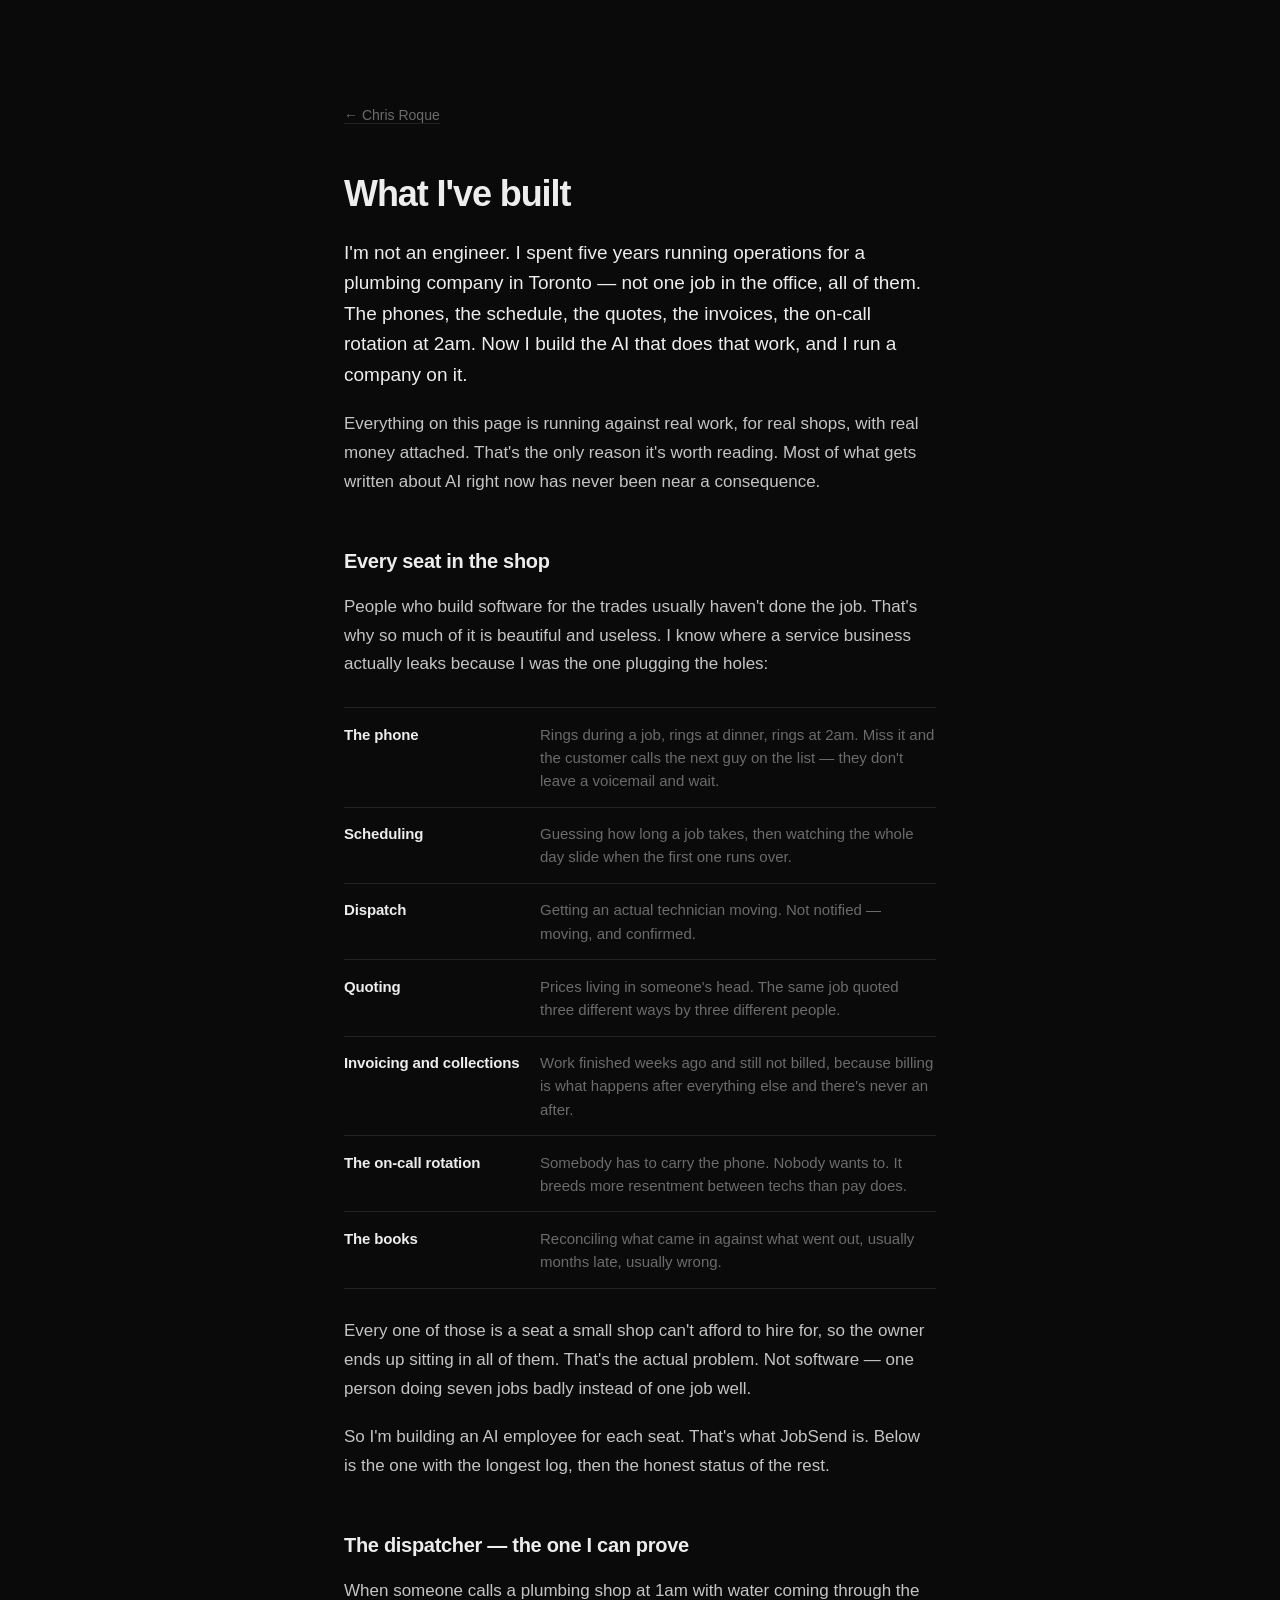
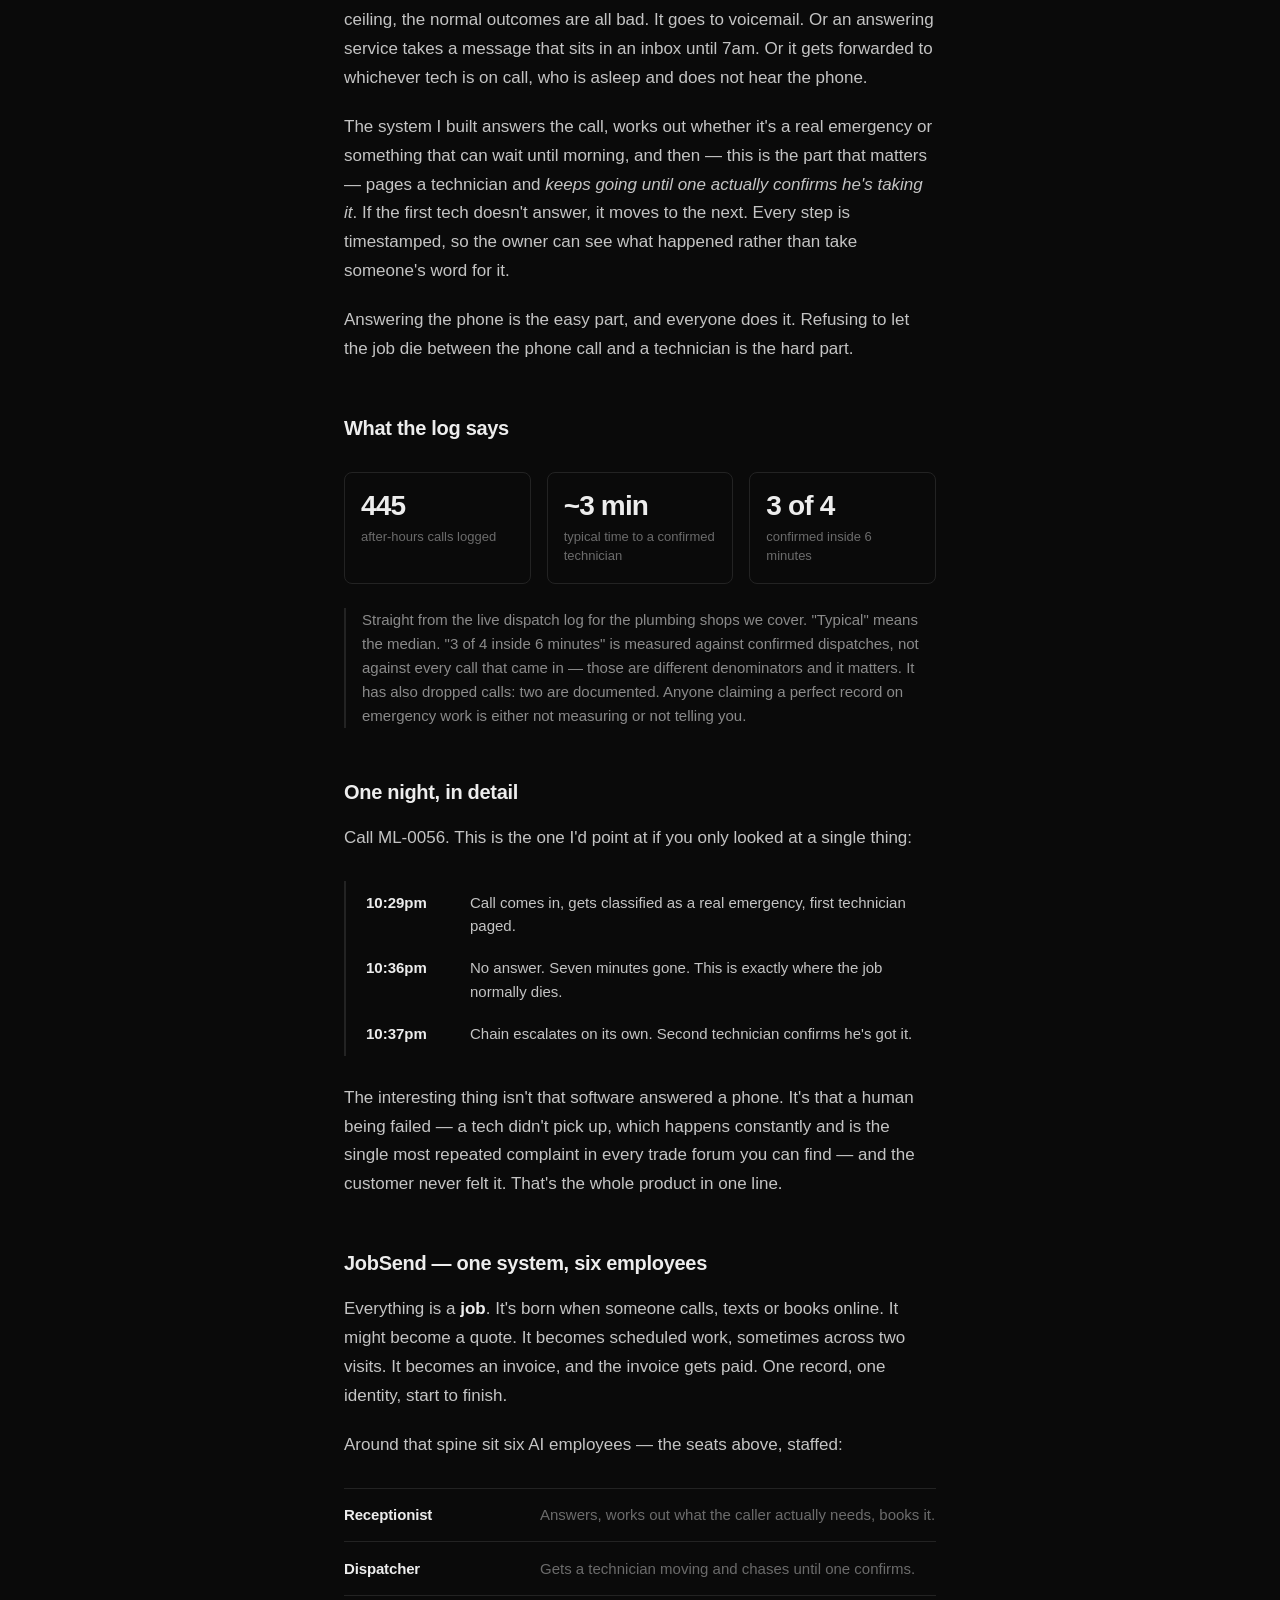
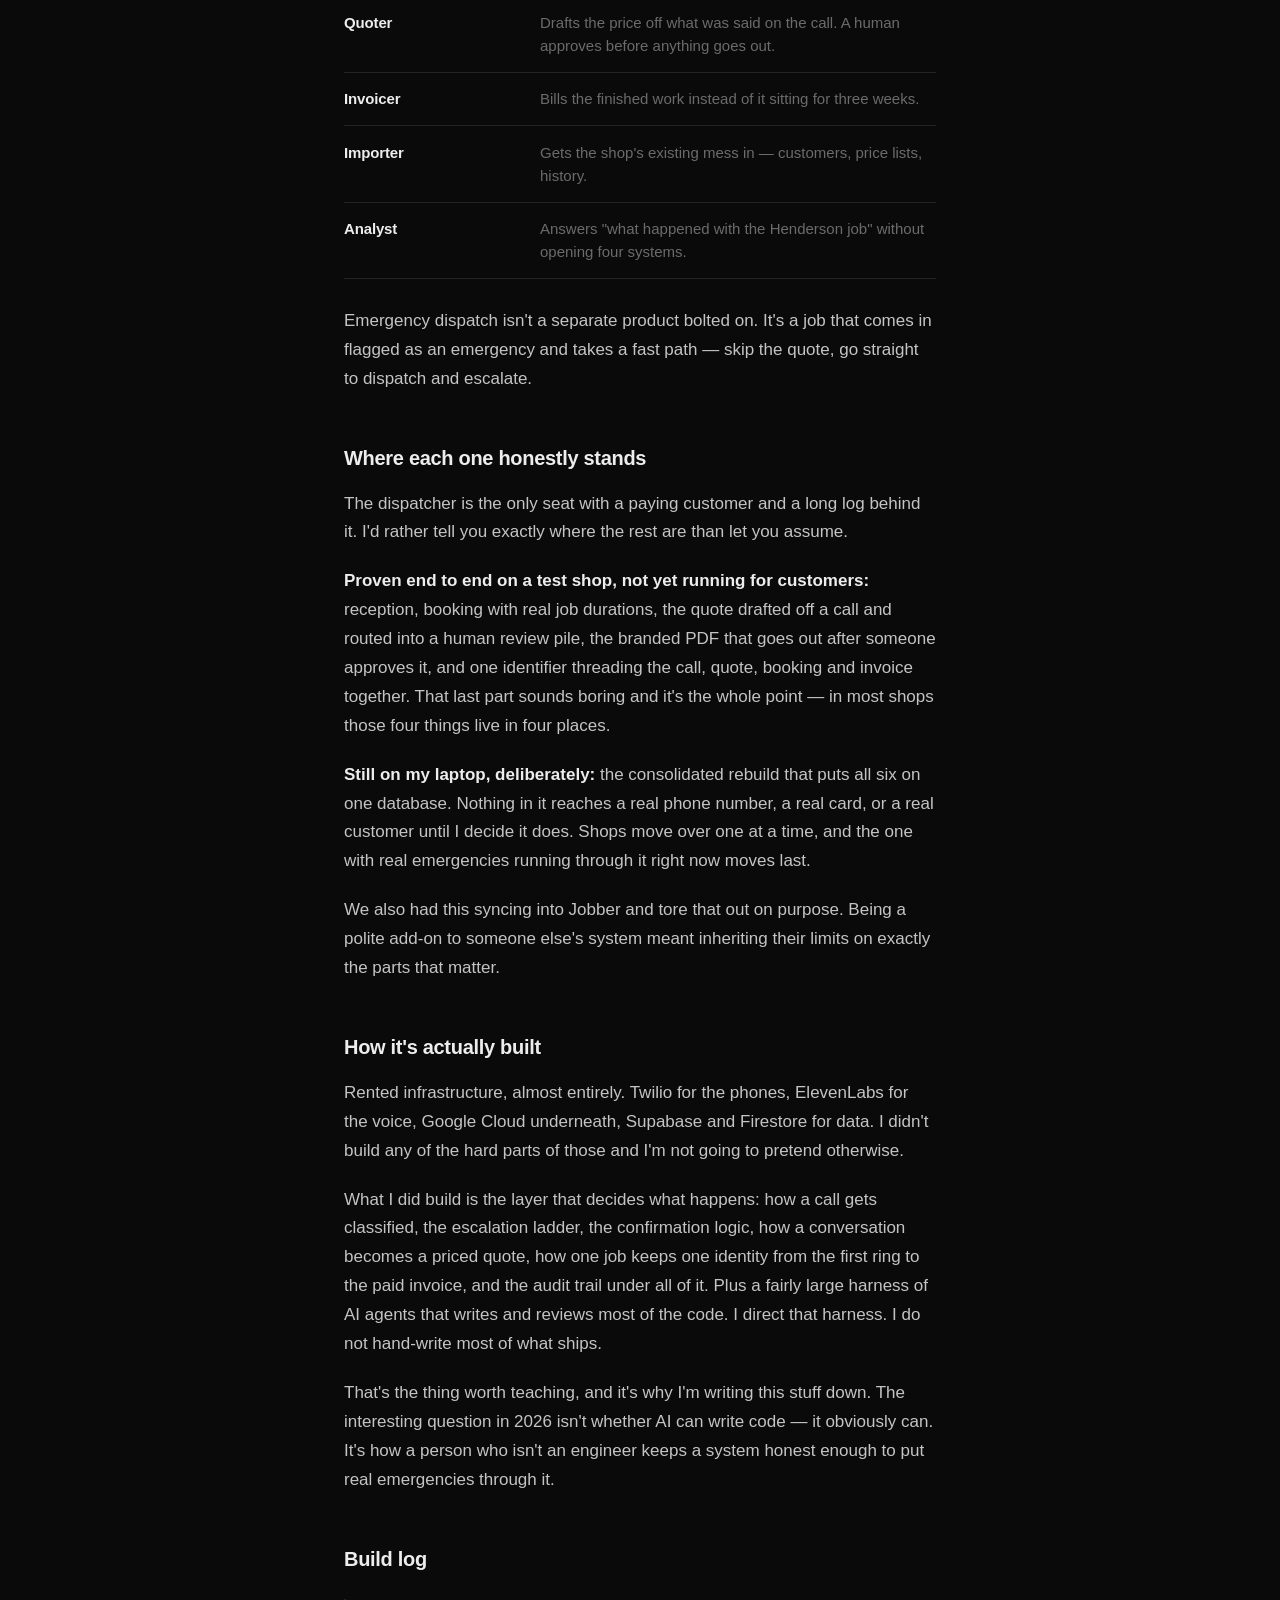
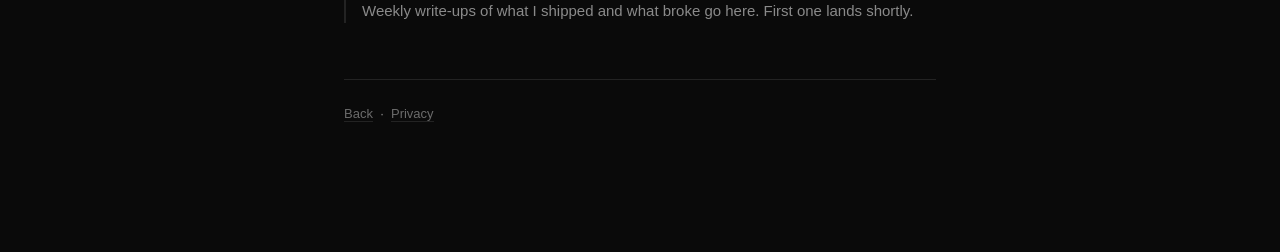
==== commit 494bc12f: "Collapse three products into one: JobSend Chris: "MyServiceOps is turning into JobSend. They aren't " ====
--- a/proof.html
+++ b/proof.html
@@ -88,10 +88,10 @@
 
     <p>Every one of those is a seat a small shop can't afford to hire for, so the
     owner ends up sitting in all of them. That's the actual problem. Not software —
-    the fact that one person is doing nine jobs badly instead of one job well.</p>
-
-    <p>So I'm building an agent for each seat. Below is the one with the longest
-    log, then the honest status of the rest.</p>
+    one person doing seven jobs badly instead of one job well.</p>
+
+    <p>So I'm building an AI employee for each seat. That's what JobSend is. Below
+    is the one with the longest log, then the honest status of the rest.</p>
 
     <h2>The dispatcher — the one I can prove</h2>
 
@@ -150,33 +150,49 @@
     the single most repeated complaint in every trade forum you can find — and the
     customer never felt it. That's the whole product in one line.</p>
 
-    <h2>The rest of the shop</h2>
-
-    <p>Dispatch is the seat with a paying customer and a long log behind it. The
-    others are further back, and I'd rather say where exactly than let you assume.</p>
-
-    <p><strong>Working end to end, proven on a test shop — not yet running for
-    customers.</strong> A call comes in during office hours, gets answered, and if
-    it's a quote request the system drafts the quote off what was actually said on
-    the phone. That draft lands in a review pile where a human checks it — the
-    machine never sends a price on its own. Once approved it goes out as a branded
-    PDF. The same job keeps one identifier the whole way through, so the call, the
-    quote, the booking and the invoice are all provably the same piece of work
-    rather than four records someone has to reconcile later.</p>
-
-    <p>That last part sounds boring and it's the entire point. In most shops those
-    four things live in four places and nobody can answer "what happened with the
-    Henderson job" without opening three of them.</p>
-
-    <p>It's built on our own platform. We had it syncing into Jobber and pulled that
-    out deliberately — being a polite add-on to someone else's system meant
-    inheriting their limits on the exact parts that matter.</p>
-
-    <p><strong>Separate products, same thesis.</strong> <strong>JobSend</strong> —
-    when a shop can't take a job, it hands it to a shop that can and gets paid for
-    the referral, so the work goes somewhere instead of nowhere.
-    <strong>Reconciled</strong> — bookkeeping reconciliation that does the matching
-    itself instead of a person going line by line.</p>
+    <h2>JobSend — one system, six employees</h2>
+
+    <p>Everything is a <strong>job</strong>. It's born when someone calls, texts or
+    books online. It might become a quote. It becomes scheduled work, sometimes
+    across two visits. It becomes an invoice, and the invoice gets paid. One record,
+    one identity, start to finish.</p>
+
+    <p>Around that spine sit six AI employees — the seats above, staffed:</p>
+
+    <div class="seats">
+      <div class="seat"><span class="seat-name">Receptionist</span><span class="seat-what">Answers, works out what the caller actually needs, books it.</span></div>
+      <div class="seat"><span class="seat-name">Dispatcher</span><span class="seat-what">Gets a technician moving and chases until one confirms.</span></div>
+      <div class="seat"><span class="seat-name">Quoter</span><span class="seat-what">Drafts the price off what was said on the call. A human approves before anything goes out.</span></div>
+      <div class="seat"><span class="seat-name">Invoicer</span><span class="seat-what">Bills the finished work instead of it sitting for three weeks.</span></div>
+      <div class="seat"><span class="seat-name">Importer</span><span class="seat-what">Gets the shop's existing mess in — customers, price lists, history.</span></div>
+      <div class="seat"><span class="seat-name">Analyst</span><span class="seat-what">Answers "what happened with the Henderson job" without opening four systems.</span></div>
+    </div>
+
+    <p>Emergency dispatch isn't a separate product bolted on. It's a job that comes
+    in flagged as an emergency and takes a fast path — skip the quote, go straight
+    to dispatch and escalate.</p>
+
+    <h2>Where each one honestly stands</h2>
+
+    <p>The dispatcher is the only seat with a paying customer and a long log behind
+    it. I'd rather tell you exactly where the rest are than let you assume.</p>
+
+    <p><strong>Proven end to end on a test shop, not yet running for customers:</strong>
+    reception, booking with real job durations, the quote drafted off a call and
+    routed into a human review pile, the branded PDF that goes out after someone
+    approves it, and one identifier threading the call, quote, booking and invoice
+    together. That last part sounds boring and it's the whole point — in most shops
+    those four things live in four places.</p>
+
+    <p><strong>Still on my laptop, deliberately:</strong> the consolidated rebuild
+    that puts all six on one database. Nothing in it reaches a real phone number, a
+    real card, or a real customer until I decide it does. Shops move over one at a
+    time, and the one with real emergencies running through it right now moves
+    last.</p>
+
+    <p>We also had this syncing into Jobber and tore that out on purpose. Being a
+    polite add-on to someone else's system meant inheriting their limits on exactly
+    the parts that matter.</p>
 
     <h2>How it's actually built</h2>
 
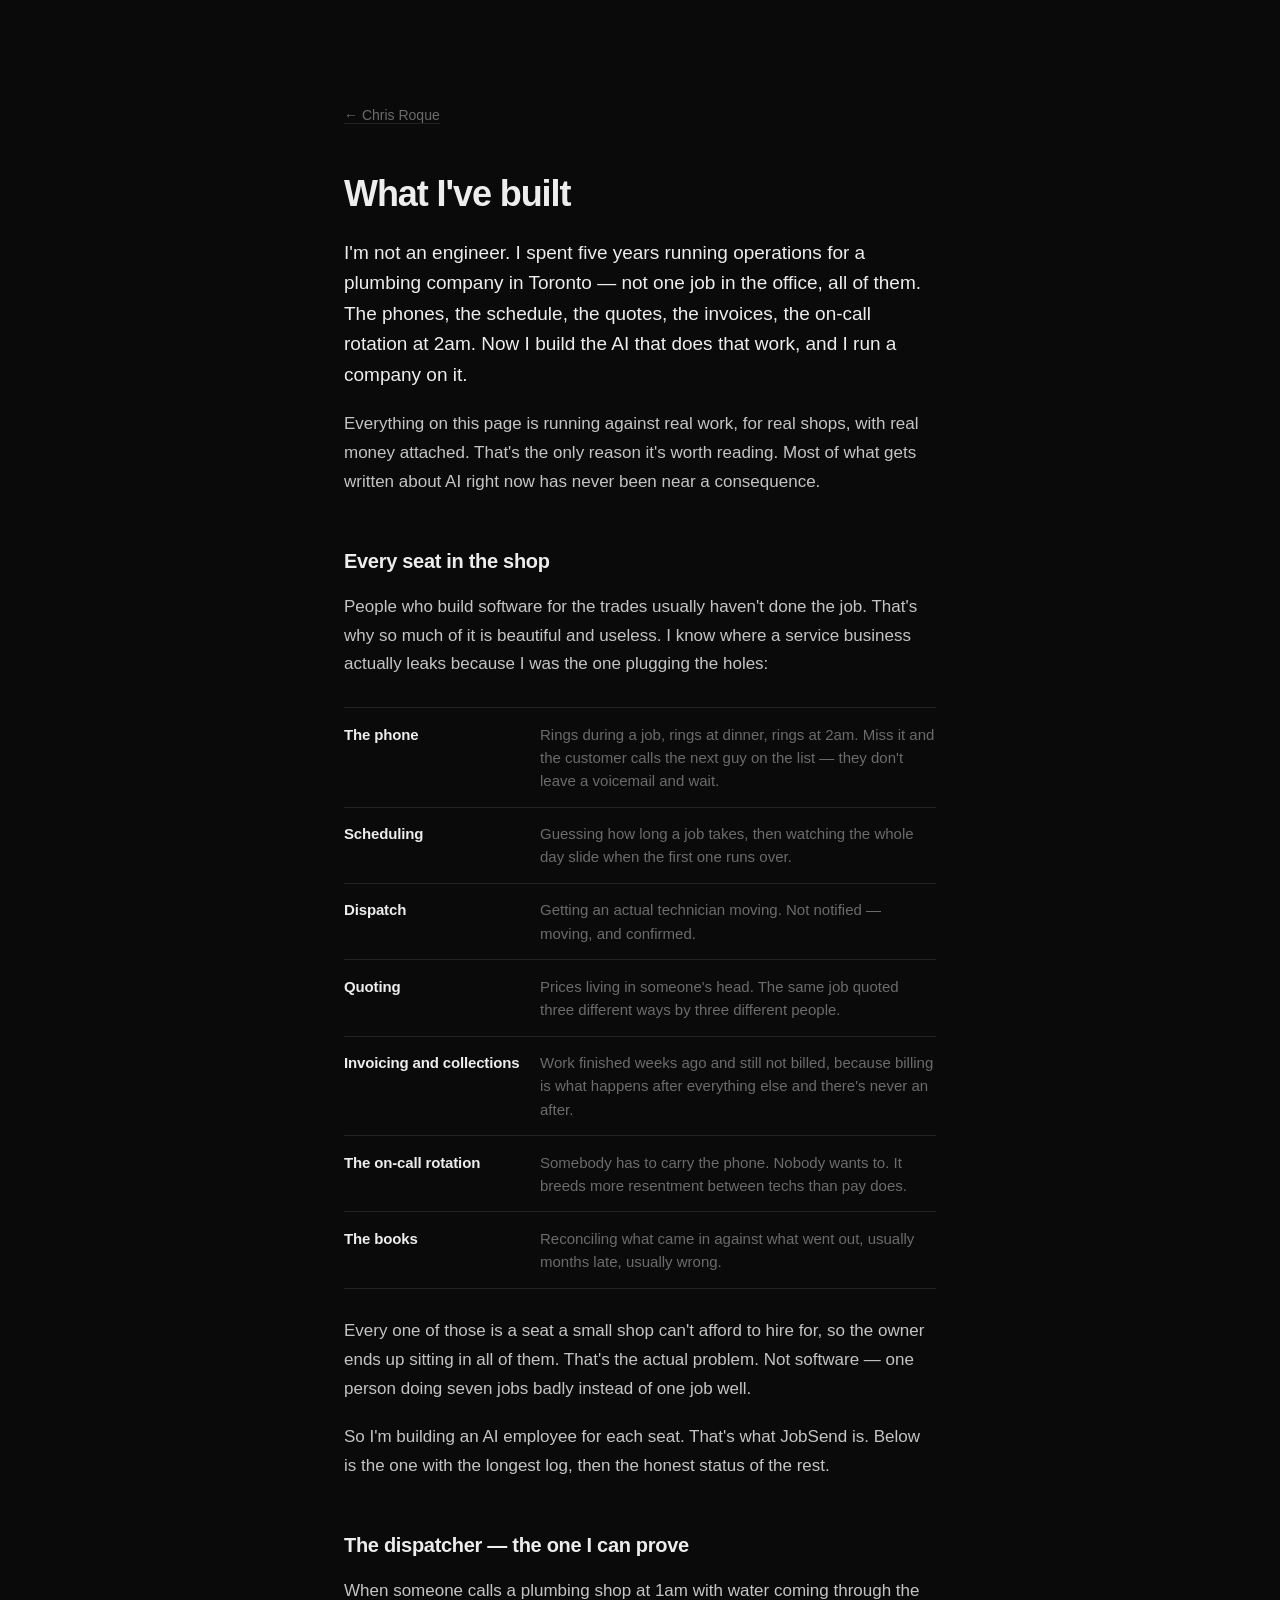
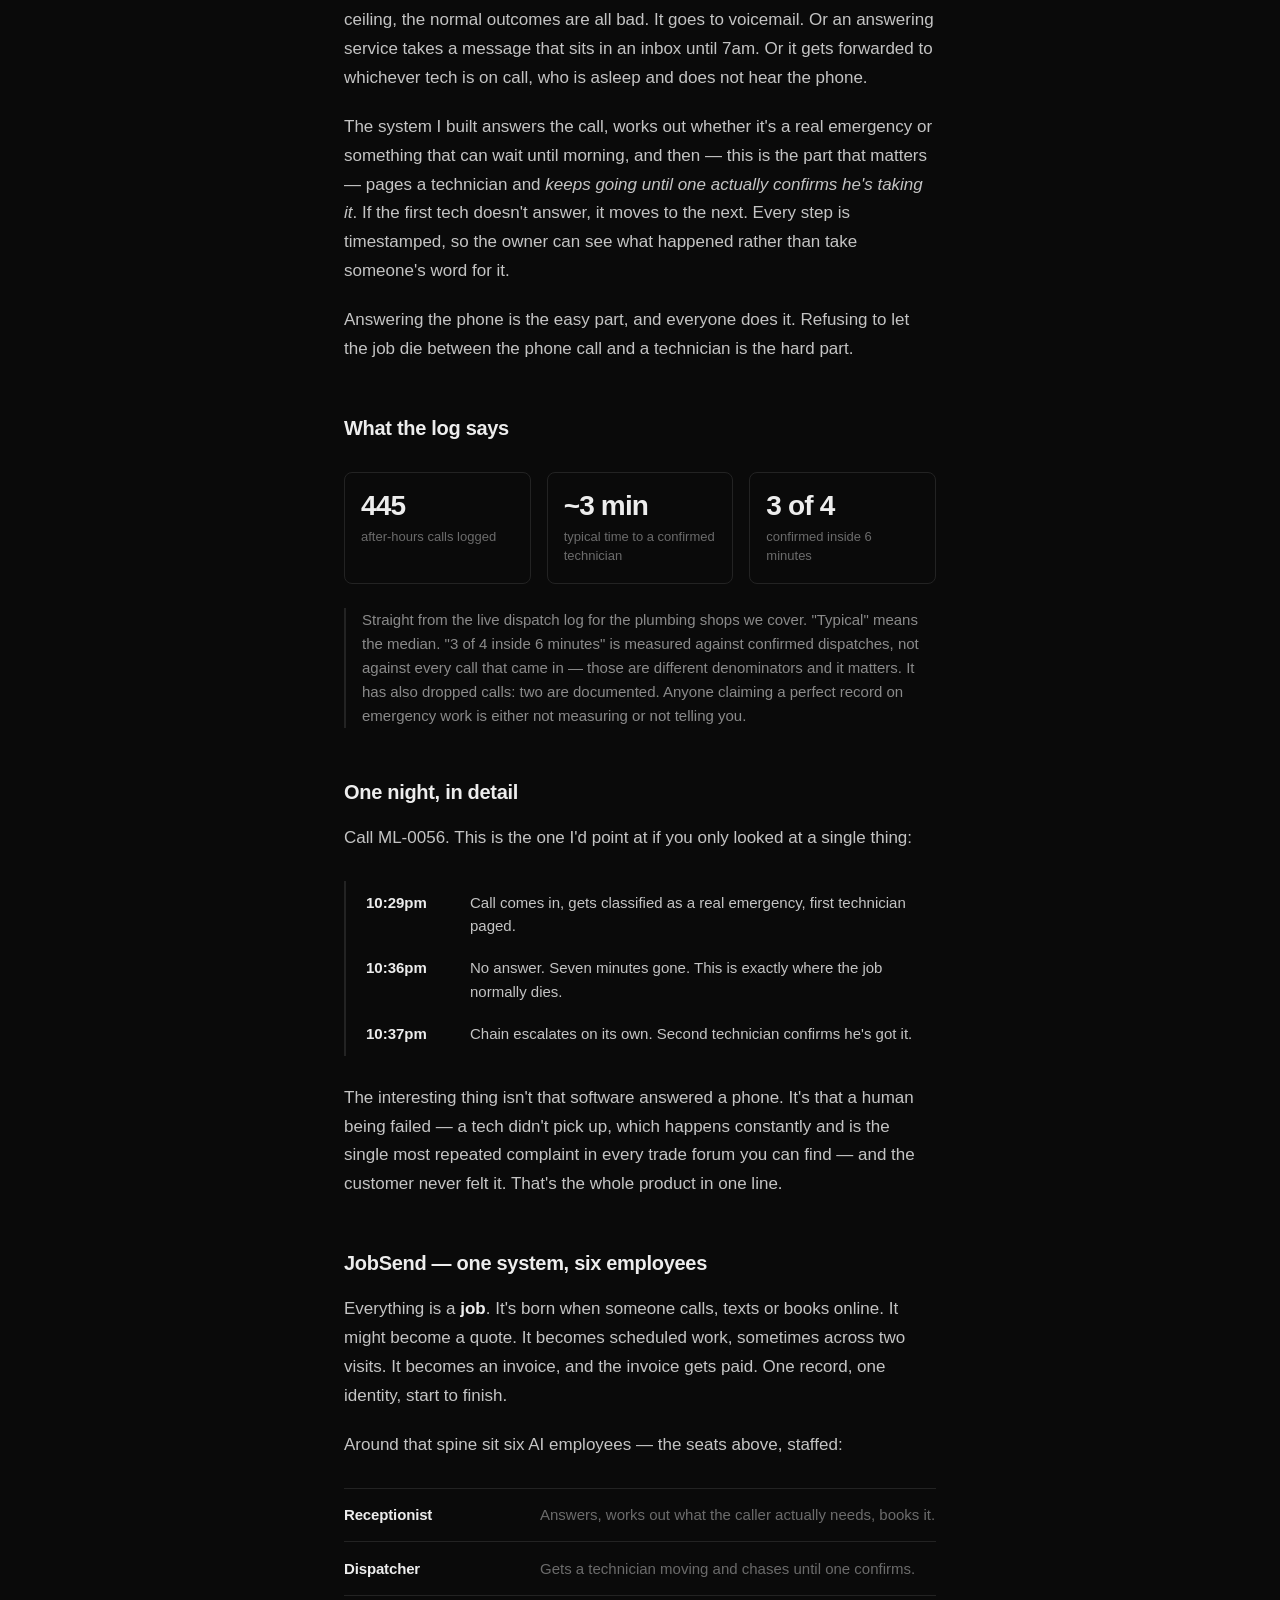
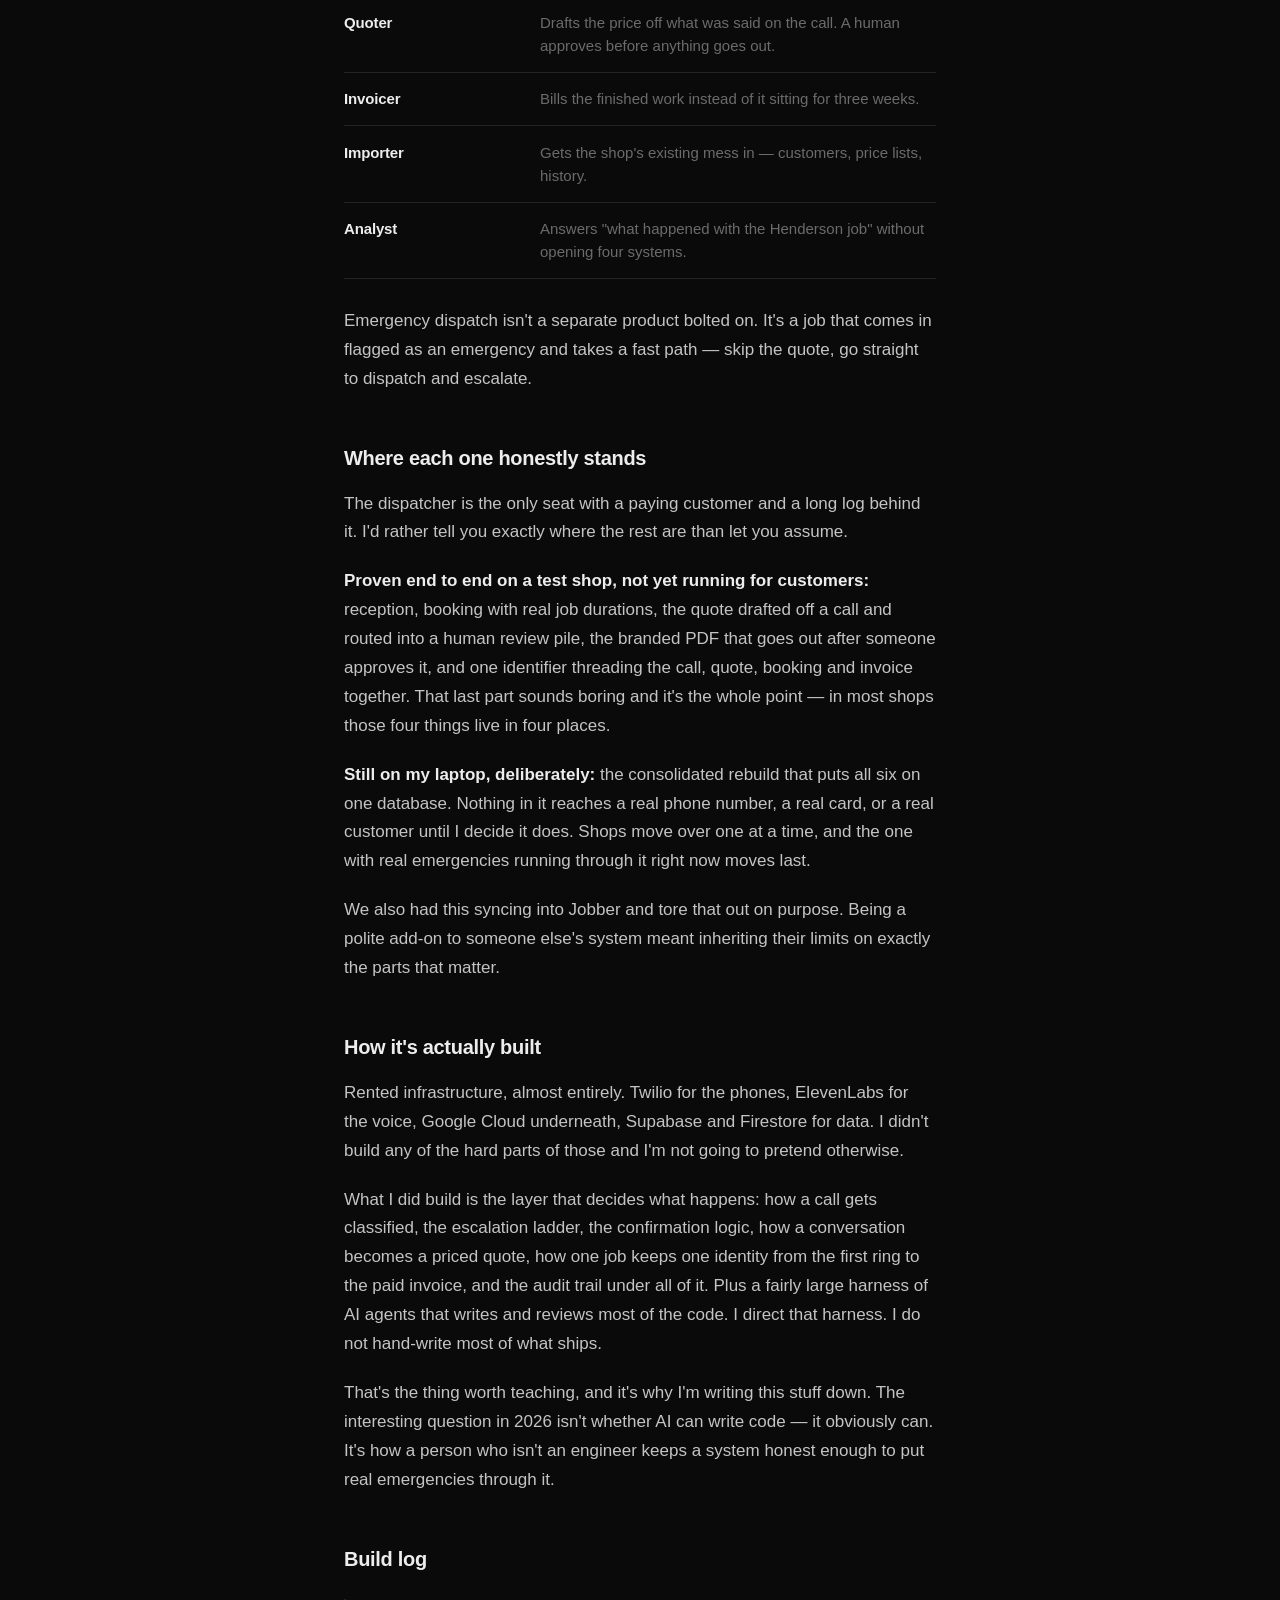
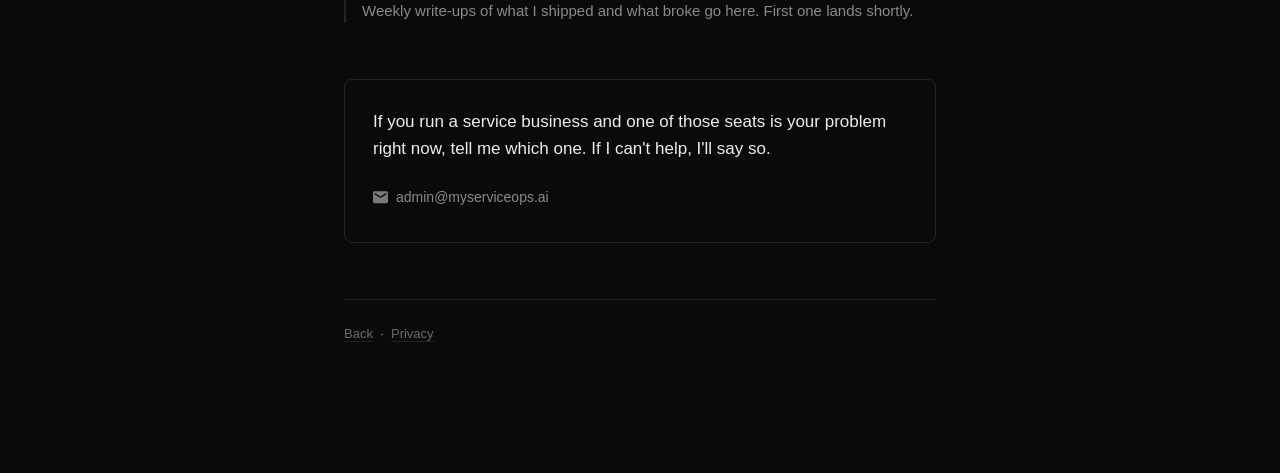
==== commit ce4bbbe3: "Add the booking ask (dark) and record why there's no community link Chris asked whether to plug in a" ====
--- a/proof.html
+++ b/proof.html
@@ -218,6 +218,30 @@
     <p class="doc-note">Weekly write-ups of what I shipped and what broke go here.
     First one lands shortly.</p>
 
+    <!-- ══ CLOSING CALL-TO-ACTION — READY, WAITING ON ONE URL ═══════════════════
+         Placed last on purpose: someone who has read this entire page is the
+         warmest visitor this site will ever get. Highest-converting spot available.
+
+         TO SWITCH ON: delete the two comment markers around the <a> below and
+         replace BOOKING_URL_HERE with the real Calendly link. The surrounding
+         block stays either way — with the link off, the email fallback carries it.
+         Same reasoning as index.html: never publish a dead booking link.
+         ═══════════════════════════════════════════════════════════════════════ -->
+    <div class="cta">
+      <p class="cta-line">If you run a service business and one of those seats is
+      your problem right now, tell me which one. If I can't help, I'll say so.</p>
+      <!--
+      <a class="button button--primary cta-button" href="BOOKING_URL_HERE" target="_blank" rel="noopener" role="button">
+        <span class="button-title">Book a call</span>
+        <span class="button-sub">15 minutes, no pitch deck</span>
+      </a>
+      -->
+      <a class="contact-link" href="mailto:admin@myserviceops.ai">
+        <img class="icon" aria-hidden="true" src="images/icons/generic-email.svg" alt="">
+        admin@myserviceops.ai
+      </a>
+    </div>
+
     <footer>
       <a href="/">Back</a> &nbsp;·&nbsp; <a href="privacy.html">Privacy</a>
     </footer>
--- a/css/chriis.css
+++ b/css/chriis.css
@@ -340,10 +340,33 @@
   line-height: 1.55;
 }
 
+/* Closing ask. Sits last because a reader who got this far is the warmest visitor
+   the site gets. Bordered rather than filled — it should read as an offer, not a
+   banner ad on a page whose whole argument is restraint. */
+.cta {
+  margin: 3.5rem 0 0 0;
+  padding: 1.75rem;
+  border: 1px solid var(--line);
+  border-radius: 0.5rem;
+}
+
+.container--doc .cta-line {
+  color: var(--text);
+  font-size: 1.0625rem;
+  line-height: 1.6;
+  margin: 0 0 1.25rem 0;
+}
+
+.cta .button.cta-button {
+  margin: 0 0 1.25rem 0;
+  max-width: 20rem;
+}
+
 .container--doc footer {
   text-align: left;
   border-top: 1px solid var(--line);
   padding-top: 1.5rem;
+  margin-top: 3rem;
 }
 
 @media (max-width: 34.375rem) {
